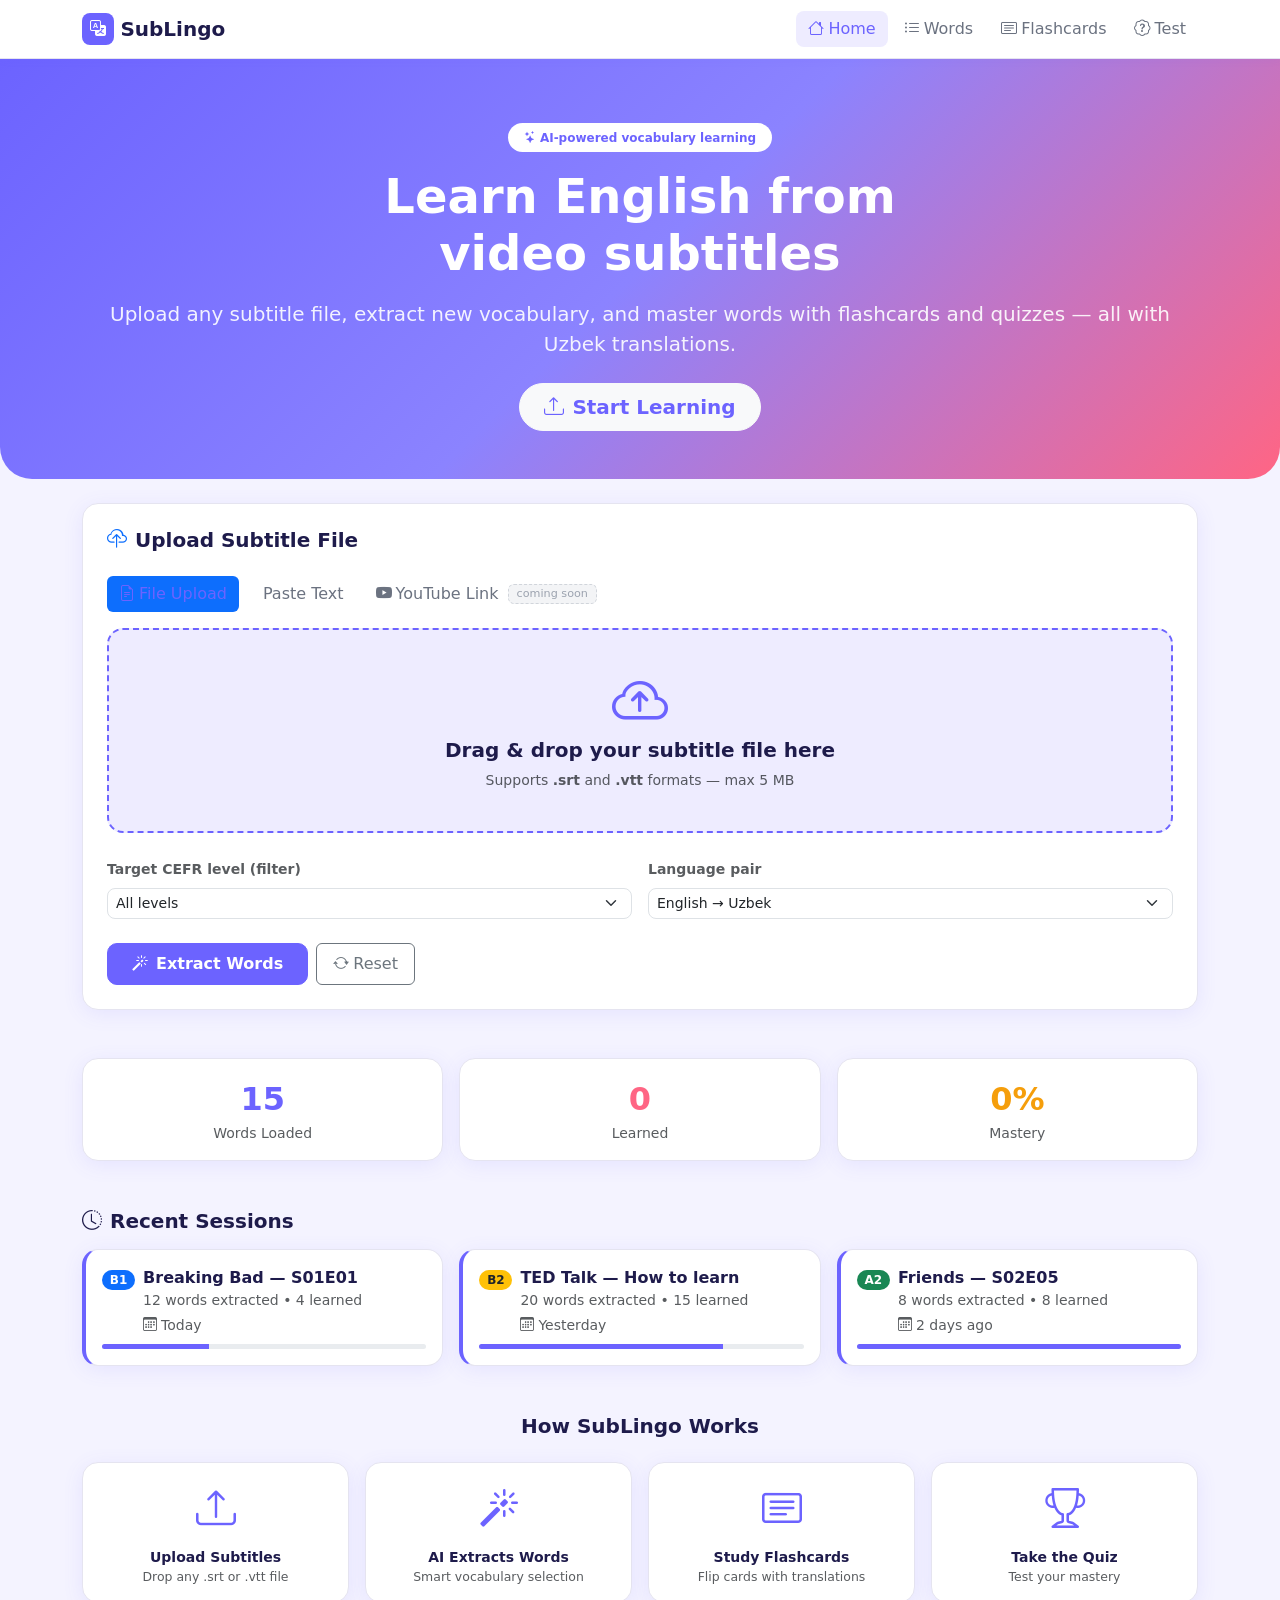
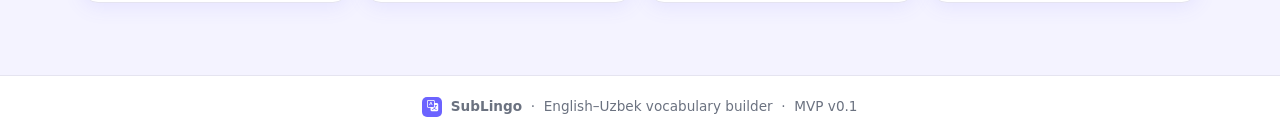
==== index.html @ ccd0a25b "Initial commit: SubLingo MVP static UI Bootstrap 5 front-end for an English–Uzbek vocabulary learnin" ====
<!DOCTYPE html>
<html lang="en">
<head>
  <meta charset="UTF-8" />
  <meta name="viewport" content="width=device-width, initial-scale=1.0" />
  <title>SubLingo — Learn English from Subtitles</title>
  <link rel="stylesheet" href="https://cdn.jsdelivr.net/npm/bootstrap@5.3.3/dist/css/bootstrap.min.css" />
  <link rel="stylesheet" href="https://cdn.jsdelivr.net/npm/bootstrap-icons@1.11.3/font/bootstrap-icons.css" />
  <link rel="stylesheet" href="css/style.css" />
</head>
<body>

  <!-- ── Navbar ──────────────────────────────────────────────────────────── -->
  <nav class="navbar navbar-expand-md navbar-sublingo sticky-top">
    <div class="container">
      <a class="navbar-brand d-flex align-items-center" href="index.html">
        <span class="brand-logo"><i class="bi bi-translate"></i></span>
        <span>SubLingo</span>
      </a>
      <button class="navbar-toggler border-0" type="button" data-bs-toggle="collapse" data-bs-target="#mainNav">
        <span class="navbar-toggler-icon"></span>
      </button>
      <div class="collapse navbar-collapse" id="mainNav">
        <ul class="navbar-nav ms-auto gap-1">
          <li class="nav-item"><a class="nav-link" href="index.html"><i class="bi bi-house me-1"></i>Home</a></li>
          <li class="nav-item"><a class="nav-link" href="words.html"><i class="bi bi-list-ul me-1"></i>Words</a></li>
          <li class="nav-item"><a class="nav-link" href="flashcards.html"><i class="bi bi-card-text me-1"></i>Flashcards</a></li>
          <li class="nav-item"><a class="nav-link" href="test.html"><i class="bi bi-patch-question me-1"></i>Test</a></li>
        </ul>
      </div>
    </div>
  </nav>

  <!-- ── Hero ────────────────────────────────────────────────────────────── -->
  <section class="hero-section">
    <div class="container text-center">
      <div class="mb-3">
        <span class="badge bg-white text-primary fw-semibold px-3 py-2 rounded-pill" style="color: var(--sl-primary) !important;">
          <i class="bi bi-stars me-1"></i>AI-powered vocabulary learning
        </span>
      </div>
      <h1 class="display-5 fw-bold mb-3">Learn English from<br>video subtitles</h1>
      <p class="lead mb-4">Upload any subtitle file, extract new vocabulary, and master words with flashcards and quizzes — all with Uzbek translations.</p>
      <a href="#upload" class="btn btn-light btn-lg px-4 rounded-pill fw-semibold" style="color: var(--sl-primary);">
        <i class="bi bi-upload me-2"></i>Start Learning
      </a>
    </div>
  </section>

  <main class="container py-4">

    <!-- ── Upload Card ──────────────────────────────────────────────────── -->
    <section id="upload" class="mb-5">
      <div class="sl-card p-4">
        <h2 class="fs-5 fw-bold mb-4"><i class="bi bi-cloud-upload me-2 text-primary" style="color: var(--sl-primary);"></i>Upload Subtitle File</h2>

        <!-- Tabs: File / Paste / YouTube -->
        <ul class="nav nav-pills mb-3 gap-2" id="uploadTabs" role="tablist">
          <li class="nav-item" role="presentation">
            <button class="nav-link active px-3" id="tab-file" data-bs-toggle="pill" data-bs-target="#pane-file" type="button">
              <i class="bi bi-file-earmark-text me-1"></i>File Upload
            </button>
          </li>
          <li class="nav-item" role="presentation">
            <button class="nav-link px-3" id="tab-paste" data-bs-toggle="pill" data-bs-target="#pane-paste" type="button">
              <i class="bi bi-clipboard-text me-1"></i>Paste Text
            </button>
          </li>
          <li class="nav-item" role="presentation">
            <button class="nav-link px-3 disabled" type="button">
              <i class="bi bi-youtube me-1"></i>YouTube Link
              <span class="badge-coming-soon ms-1">coming soon</span>
            </button>
          </li>
        </ul>

        <div class="tab-content">
          <!-- File upload pane -->
          <div class="tab-pane fade show active" id="pane-file">
            <!-- TODO: replace with real file-reading logic → subtitle parser -->
            <div class="upload-zone" id="dropZone" onclick="document.getElementById('fileInput').click()">
              <i class="bi bi-cloud-arrow-up display-4 mb-2"></i>
              <h5 class="fw-semibold mb-1">Drag & drop your subtitle file here</h5>
              <p class="text-muted small">Supports <strong>.srt</strong> and <strong>.vtt</strong> formats — max 5 MB</p>
              <input type="file" id="fileInput" accept=".srt,.vtt" class="d-none" />
            </div>
            <div id="fileInfo" class="mt-2 text-muted small d-none">
              <i class="bi bi-file-check text-success"></i> <span id="fileName"></span>
            </div>
          </div>

          <!-- Paste text pane -->
          <div class="tab-pane fade" id="pane-paste">
            <!-- TODO: replace with real text-processing logic -->
            <textarea class="form-control" rows="6" placeholder="Paste subtitle text or any English text here…" style="border-radius: 12px; border-color: var(--sl-border);"></textarea>
          </div>
        </div>

        <!-- Options row -->
        <div class="row g-3 mt-2">
          <div class="col-sm-6">
            <label class="form-label small fw-semibold text-muted">Target CEFR level (filter)</label>
            <select class="form-select form-select-sm" style="border-radius: 8px;">
              <option value="">All levels</option>
              <option value="A2">A2 — Elementary</option>
              <option value="B1">B1 — Intermediate</option>
              <option value="B2">B2 — Upper-Intermediate</option>
            </select>
          </div>
          <div class="col-sm-6">
            <label class="form-label small fw-semibold text-muted">Language pair</label>
            <select class="form-select form-select-sm" style="border-radius: 8px;">
              <option>English → Uzbek</option>
            </select>
          </div>
        </div>

        <div class="mt-4 d-flex gap-2 flex-wrap">
          <!-- TODO: on real click, trigger subtitle parsing API, then navigate -->
          <button class="btn btn-primary px-4 py-2 fw-semibold" onclick="handleExtract()">
            <i class="bi bi-magic me-2"></i>Extract Words
          </button>
          <button class="btn btn-outline-secondary px-3 py-2" onclick="document.getElementById('dropZone').click()">
            <i class="bi bi-arrow-repeat me-1"></i>Reset
          </button>
        </div>
      </div>
    </section>

    <!-- ── Stats Strip ───────────────────────────────────────────────────── -->
    <section class="row g-3 mb-5 text-center">
      <div class="col-4">
        <div class="sl-card p-3">
          <div class="fs-2 fw-bold" style="color: var(--sl-primary);">15</div>
          <div class="small text-muted">Words Loaded</div>
        </div>
      </div>
      <div class="col-4">
        <div class="sl-card p-3">
          <div class="fs-2 fw-bold" style="color: var(--sl-secondary);">0</div>
          <div class="small text-muted">Learned</div>
        </div>
      </div>
      <div class="col-4">
        <div class="sl-card p-3">
          <div class="fs-2 fw-bold" style="color: #f59e0b;">0%</div>
          <div class="small text-muted">Mastery</div>
        </div>
      </div>
    </section>

    <!-- ── Recent Sessions ───────────────────────────────────────────────── -->
    <section class="mb-5">
      <h2 class="fs-5 fw-bold mb-3"><i class="bi bi-clock-history me-2"></i>Recent Sessions</h2>
      <!-- TODO: load real sessions from backend / localStorage -->
      <div class="row g-3">
        <div class="col-md-4">
          <div class="sl-card session-card p-3">
            <div class="d-flex align-items-start gap-2">
              <span class="badge rounded-pill text-bg-primary mt-1">B1</span>
              <div>
                <div class="fw-semibold">Breaking Bad — S01E01</div>
                <div class="small text-muted">12 words extracted • 4 learned</div>
                <div class="small text-muted mt-1"><i class="bi bi-calendar3 me-1"></i>Today</div>
              </div>
            </div>
            <div class="progress mt-2" style="height: 5px;">
              <div class="progress-bar" style="width: 33%"></div>
            </div>
          </div>
        </div>
        <div class="col-md-4">
          <div class="sl-card session-card p-3">
            <div class="d-flex align-items-start gap-2">
              <span class="badge rounded-pill text-bg-warning text-dark mt-1">B2</span>
              <div>
                <div class="fw-semibold">TED Talk — How to learn</div>
                <div class="small text-muted">20 words extracted • 15 learned</div>
                <div class="small text-muted mt-1"><i class="bi bi-calendar3 me-1"></i>Yesterday</div>
              </div>
            </div>
            <div class="progress mt-2" style="height: 5px;">
              <div class="progress-bar" style="width: 75%"></div>
            </div>
          </div>
        </div>
        <div class="col-md-4">
          <div class="sl-card session-card p-3">
            <div class="d-flex align-items-start gap-2">
              <span class="badge rounded-pill text-bg-success mt-1">A2</span>
              <div>
                <div class="fw-semibold">Friends — S02E05</div>
                <div class="small text-muted">8 words extracted • 8 learned</div>
                <div class="small text-muted mt-1"><i class="bi bi-calendar3 me-1"></i>2 days ago</div>
              </div>
            </div>
            <div class="progress mt-2" style="height: 5px;">
              <div class="progress-bar" style="width: 100%"></div>
            </div>
          </div>
        </div>
      </div>
    </section>

    <!-- ── How It Works ──────────────────────────────────────────────────── -->
    <section class="mb-5">
      <h2 class="fs-5 fw-bold mb-4 text-center">How SubLingo Works</h2>
      <div class="row g-3 text-center">
        <div class="col-6 col-md-3">
          <div class="sl-card p-3 h-100">
            <div class="fs-1 mb-2" style="color: var(--sl-primary);">
              <i class="bi bi-upload"></i>
            </div>
            <div class="fw-semibold small">Upload Subtitles</div>
            <div class="text-muted" style="font-size: 0.78rem;">Drop any .srt or .vtt file</div>
          </div>
        </div>
        <div class="col-6 col-md-3">
          <div class="sl-card p-3 h-100">
            <div class="fs-1 mb-2" style="color: var(--sl-primary);">
              <i class="bi bi-magic"></i>
            </div>
            <div class="fw-semibold small">AI Extracts Words</div>
            <div class="text-muted" style="font-size: 0.78rem;">Smart vocabulary selection</div>
          </div>
        </div>
        <div class="col-6 col-md-3">
          <div class="sl-card p-3 h-100">
            <div class="fs-1 mb-2" style="color: var(--sl-primary);">
              <i class="bi bi-card-text"></i>
            </div>
            <div class="fw-semibold small">Study Flashcards</div>
            <div class="text-muted" style="font-size: 0.78rem;">Flip cards with translations</div>
          </div>
        </div>
        <div class="col-6 col-md-3">
          <div class="sl-card p-3 h-100">
            <div class="fs-1 mb-2" style="color: var(--sl-primary);">
              <i class="bi bi-trophy"></i>
            </div>
            <div class="fw-semibold small">Take the Quiz</div>
            <div class="text-muted" style="font-size: 0.78rem;">Test your mastery</div>
          </div>
        </div>
      </div>
    </section>

  </main>

  <!-- ── Footer ──────────────────────────────────────────────────────────── -->
  <footer>
    <span class="brand-logo d-inline-flex" style="width:20px;height:20px;font-size:0.7rem;border-radius:5px;vertical-align:middle;margin-right:4px;background:var(--sl-primary);color:#fff;align-items:center;justify-content:center;">
      <i class="bi bi-translate"></i>
    </span>
    <strong>SubLingo</strong> &nbsp;·&nbsp; English–Uzbek vocabulary builder &nbsp;·&nbsp;
    <span>MVP v0.1</span>
  </footer>

  <!-- ── Toast Container ──────────────────────────────────────────────────── -->
  <div id="toast-container"></div>

  <script src="https://cdn.jsdelivr.net/npm/bootstrap@5.3.3/dist/js/bootstrap.bundle.min.js"></script>
  <script src="js/mockData.js"></script>
  <script src="js/main.js"></script>
  <script>
    // Drag-and-drop handler
    const dropZone = document.getElementById('dropZone');
    const fileInput = document.getElementById('fileInput');
    const fileInfo  = document.getElementById('fileInfo');
    const fileNameEl = document.getElementById('fileName');

    dropZone.addEventListener('dragover', e => { e.preventDefault(); dropZone.classList.add('dragover'); });
    dropZone.addEventListener('dragleave', () => dropZone.classList.remove('dragover'));
    dropZone.addEventListener('drop', e => {
      e.preventDefault();
      dropZone.classList.remove('dragover');
      const file = e.dataTransfer.files[0];
      if (file) showFileSelected(file);
    });

    fileInput.addEventListener('change', () => {
      if (fileInput.files[0]) showFileSelected(fileInput.files[0]);
    });

    function showFileSelected(file) {
      fileNameEl.textContent = `${file.name} (${(file.size / 1024).toFixed(1)} KB)`;
      fileInfo.classList.remove('d-none');
      // TODO: actually read and parse file contents here
    }

    function handleExtract() {
      // TODO: replace with real subtitle parsing → API call → populate mockData dynamically
      showToast('Words extracted! Redirecting…', 'success');
      setTimeout(() => navigateTo('words.html'), 900);
    }
  </script>
</body>
</html>
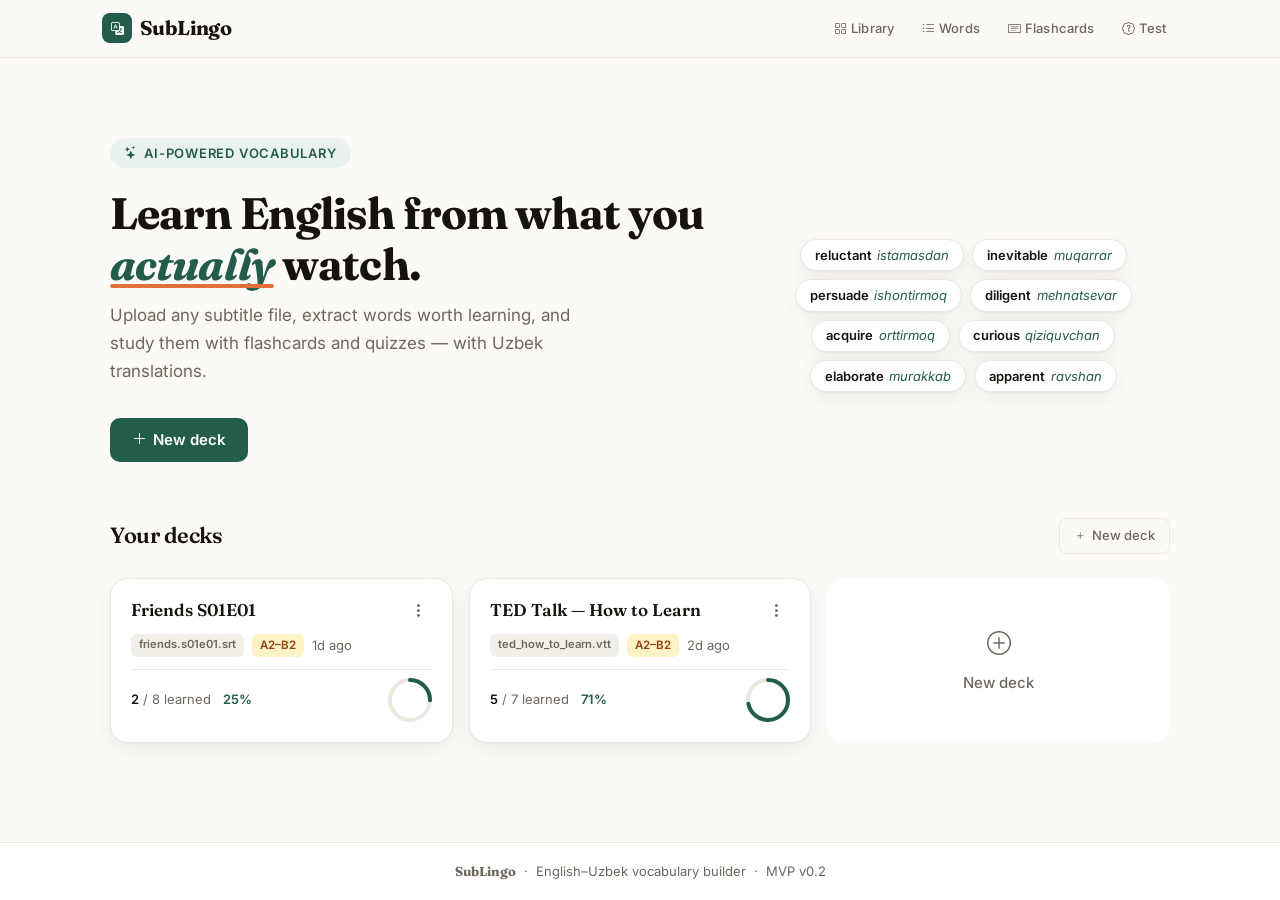
==== commit d8d862d0: "Add Decks system and design elevation (v0.2) Introduces a full library-of-decks mental model: every " ====
--- a/index.html
+++ b/index.html
@@ -10,289 +10,427 @@
 </head>
 <body>
 
-  <!-- ── Navbar ──────────────────────────────────────────────────────────── -->
-  <nav class="navbar navbar-expand-md navbar-sublingo sticky-top">
-    <div class="container">
-      <a class="navbar-brand d-flex align-items-center" href="index.html">
-        <span class="brand-logo"><i class="bi bi-translate"></i></span>
-        <span>SubLingo</span>
-      </a>
-      <button class="navbar-toggler border-0" type="button" data-bs-toggle="collapse" data-bs-target="#mainNav">
-        <span class="navbar-toggler-icon"></span>
+<!-- ── Navbar ────────────────────────────────────────────────────────────── -->
+<nav class="sl-navbar sticky-top">
+  <div class="container d-flex align-items-center justify-content-between" style="max-width:1100px;">
+    <a class="sl-brand" href="index.html">
+      <span class="sl-brand-mark"><i class="bi bi-translate"></i></span>
+      SubLingo
+    </a>
+    <button class="navbar-toggler border-0 d-md-none" type="button" data-bs-toggle="collapse" data-bs-target="#mainNav" style="background:none;">
+      <i class="bi bi-list fs-5" style="color:var(--sl-ink);"></i>
+    </button>
+    <div class="collapse navbar-collapse d-md-flex justify-content-end" id="mainNav">
+      <nav class="d-flex gap-1 mt-2 mt-md-0">
+        <a class="sl-nav-link" href="index.html"      data-page="index.html"><i class="bi bi-grid me-1"></i>Library</a>
+        <a class="sl-nav-link" href="words.html"      data-page="words.html"><i class="bi bi-list-ul me-1"></i>Words</a>
+        <a class="sl-nav-link" href="flashcards.html" data-page="flashcards.html"><i class="bi bi-card-text me-1"></i>Flashcards</a>
+        <a class="sl-nav-link" href="test.html"       data-page="test.html"><i class="bi bi-patch-question me-1"></i>Test</a>
+      </nav>
+    </div>
+  </div>
+</nav>
+
+<main style="max-width:1100px; margin:0 auto; padding:0 1.25rem;">
+
+  <!-- ── Hero ──────────────────────────────────────────────────────────────── -->
+  <section class="sl-hero">
+    <div class="row align-items-center g-5">
+      <div class="col-lg-7">
+        <div class="sl-hero__eyebrow">
+          <i class="bi bi-stars"></i> AI-powered vocabulary
+        </div>
+        <h1 class="sl-hero__headline">
+          Learn English from what you <span class="underline-accent"><em>actually</em></span> watch.
+        </h1>
+        <p class="sl-hero__sub">
+          Upload any subtitle file, extract words worth learning, and study them with flashcards and quizzes — with Uzbek translations.
+        </p>
+        <button class="btn-primary-sl" data-bs-toggle="modal" data-bs-target="#newDeckModal">
+          <i class="bi bi-plus-lg"></i> New deck
+        </button>
+      </div>
+      <div class="col-lg-5 d-none d-lg-block">
+        <!-- Sample word chips — purely decorative -->
+        <div class="sl-word-chips justify-content-center">
+          <div class="sl-chip"><strong>reluctant</strong><span class="chip-uz">istamasdan</span></div>
+          <div class="sl-chip"><strong>inevitable</strong><span class="chip-uz">muqarrar</span></div>
+          <div class="sl-chip"><strong>persuade</strong><span class="chip-uz">ishontirmoq</span></div>
+          <div class="sl-chip"><strong>diligent</strong><span class="chip-uz">mehnatsevar</span></div>
+          <div class="sl-chip"><strong>acquire</strong><span class="chip-uz">orttirmoq</span></div>
+          <div class="sl-chip"><strong>curious</strong><span class="chip-uz">qiziquvchan</span></div>
+          <div class="sl-chip"><strong>elaborate</strong><span class="chip-uz">murakkab</span></div>
+          <div class="sl-chip"><strong>apparent</strong><span class="chip-uz">ravshan</span></div>
+        </div>
+      </div>
+    </div>
+  </section>
+
+  <!-- ── Library ───────────────────────────────────────────────────────────── -->
+  <section class="pb-5">
+    <div class="d-flex align-items-center justify-content-between mb-4">
+      <h2 style="font-size:var(--sl-text-lg);margin:0;">Your decks</h2>
+      <button class="btn-ghost-sm" data-bs-toggle="modal" data-bs-target="#newDeckModal">
+        <i class="bi bi-plus"></i> New deck
       </button>
-      <div class="collapse navbar-collapse" id="mainNav">
-        <ul class="navbar-nav ms-auto gap-1">
-          <li class="nav-item"><a class="nav-link" href="index.html"><i class="bi bi-house me-1"></i>Home</a></li>
-          <li class="nav-item"><a class="nav-link" href="words.html"><i class="bi bi-list-ul me-1"></i>Words</a></li>
-          <li class="nav-item"><a class="nav-link" href="flashcards.html"><i class="bi bi-card-text me-1"></i>Flashcards</a></li>
-          <li class="nav-item"><a class="nav-link" href="test.html"><i class="bi bi-patch-question me-1"></i>Test</a></li>
-        </ul>
-      </div>
-    </div>
-  </nav>
-
-  <!-- ── Hero ────────────────────────────────────────────────────────────── -->
-  <section class="hero-section">
-    <div class="container text-center">
-      <div class="mb-3">
-        <span class="badge bg-white text-primary fw-semibold px-3 py-2 rounded-pill" style="color: var(--sl-primary) !important;">
-          <i class="bi bi-stars me-1"></i>AI-powered vocabulary learning
-        </span>
-      </div>
-      <h1 class="display-5 fw-bold mb-3">Learn English from<br>video subtitles</h1>
-      <p class="lead mb-4">Upload any subtitle file, extract new vocabulary, and master words with flashcards and quizzes — all with Uzbek translations.</p>
-      <a href="#upload" class="btn btn-light btn-lg px-4 rounded-pill fw-semibold" style="color: var(--sl-primary);">
-        <i class="bi bi-upload me-2"></i>Start Learning
-      </a>
+    </div>
+
+    <!-- Deck grid — rendered by JS -->
+    <div class="row g-3" id="deckGrid"></div>
+
+    <!-- Empty state (no decks) -->
+    <div id="emptyLibrary" class="sl-empty d-none">
+      <div class="sl-empty__icon"><i class="bi bi-collection"></i></div>
+      <h3 class="sl-empty__title">No decks yet</h3>
+      <p class="sl-empty__body">Upload a subtitle file to extract vocabulary and create your first deck.</p>
+      <button class="btn-primary-sl" data-bs-toggle="modal" data-bs-target="#newDeckModal">
+        <i class="bi bi-plus-lg"></i> New deck
+      </button>
     </div>
   </section>
 
-  <main class="container py-4">
-
-    <!-- ── Upload Card ──────────────────────────────────────────────────── -->
-    <section id="upload" class="mb-5">
-      <div class="sl-card p-4">
-        <h2 class="fs-5 fw-bold mb-4"><i class="bi bi-cloud-upload me-2 text-primary" style="color: var(--sl-primary);"></i>Upload Subtitle File</h2>
-
-        <!-- Tabs: File / Paste / YouTube -->
-        <ul class="nav nav-pills mb-3 gap-2" id="uploadTabs" role="tablist">
-          <li class="nav-item" role="presentation">
-            <button class="nav-link active px-3" id="tab-file" data-bs-toggle="pill" data-bs-target="#pane-file" type="button">
-              <i class="bi bi-file-earmark-text me-1"></i>File Upload
-            </button>
-          </li>
-          <li class="nav-item" role="presentation">
-            <button class="nav-link px-3" id="tab-paste" data-bs-toggle="pill" data-bs-target="#pane-paste" type="button">
-              <i class="bi bi-clipboard-text me-1"></i>Paste Text
-            </button>
-          </li>
-          <li class="nav-item" role="presentation">
-            <button class="nav-link px-3 disabled" type="button">
-              <i class="bi bi-youtube me-1"></i>YouTube Link
-              <span class="badge-coming-soon ms-1">coming soon</span>
-            </button>
-          </li>
-        </ul>
-
-        <div class="tab-content">
-          <!-- File upload pane -->
-          <div class="tab-pane fade show active" id="pane-file">
-            <!-- TODO: replace with real file-reading logic → subtitle parser -->
-            <div class="upload-zone" id="dropZone" onclick="document.getElementById('fileInput').click()">
-              <i class="bi bi-cloud-arrow-up display-4 mb-2"></i>
-              <h5 class="fw-semibold mb-1">Drag & drop your subtitle file here</h5>
-              <p class="text-muted small">Supports <strong>.srt</strong> and <strong>.vtt</strong> formats — max 5 MB</p>
-              <input type="file" id="fileInput" accept=".srt,.vtt" class="d-none" />
+</main>
+
+<!-- ── New Deck Modal ────────────────────────────────────────────────────── -->
+<div class="modal fade sl-modal" id="newDeckModal" tabindex="-1" aria-labelledby="newDeckTitle" aria-modal="true">
+  <div class="modal-dialog modal-dialog-centered" style="max-width:520px;">
+    <div class="modal-content">
+      <div class="modal-header border-0 pb-0 px-4 pt-4">
+        <h2 class="modal-title" id="newDeckTitle" style="font-size:var(--sl-text-lg);margin:0;">New deck</h2>
+        <button type="button" class="btn-close" data-bs-dismiss="modal" aria-label="Close"></button>
+      </div>
+      <div class="modal-body px-4 py-3">
+
+        <!-- Source tabs -->
+        <div class="sl-pill-tabs mb-3" role="tablist">
+          <button class="sl-pill-tab active" id="tab-file-btn" role="tab" aria-selected="true"  onclick="switchTab('file')">
+            <i class="bi bi-file-earmark-text me-1"></i>File
+          </button>
+          <button class="sl-pill-tab"        id="tab-paste-btn" role="tab" aria-selected="false" onclick="switchTab('paste')">
+            <i class="bi bi-clipboard me-1"></i>Paste
+          </button>
+          <button class="sl-pill-tab" disabled style="opacity:.45;">
+            <i class="bi bi-youtube me-1"></i>YouTube
+            <span style="font-size:.65rem;background:var(--sl-line);border-radius:4px;padding:.05rem .35rem;margin-left:.25rem;color:var(--sl-muted);">soon</span>
+          </button>
+        </div>
+
+        <!-- File pane -->
+        <div id="pane-file">
+          <!-- TODO: wire showFileSelected() → FileReader API → read real subtitle content -->
+          <div class="upload-zone" id="dropZone" onclick="document.getElementById('fileInput').click()">
+            <div class="upload-zone__icon"><i class="bi bi-cloud-arrow-up"></i></div>
+            <div class="upload-zone__title">Drag & drop or click to choose</div>
+            <div class="upload-zone__hint">.srt and .vtt — up to 5 MB</div>
+            <input type="file" id="fileInput" accept=".srt,.vtt,.txt" class="d-none" />
+          </div>
+          <div id="fileInfo" class="d-none mt-2" style="font-size:var(--sl-text-xs);color:var(--sl-primary);">
+            <i class="bi bi-file-check me-1"></i><span id="fileName"></span>
+          </div>
+        </div>
+
+        <!-- Paste pane -->
+        <div id="pane-paste" class="d-none">
+          <!-- TODO: wire real text → /api/extract -->
+          <textarea id="pasteText" class="sl-input" rows="5" placeholder="Paste subtitle text or any English text here…" style="resize:vertical;"></textarea>
+        </div>
+
+        <!-- Deck name -->
+        <div class="mt-3">
+          <label class="sl-label" for="deckNameInput">Deck name</label>
+          <input type="text" id="deckNameInput" class="sl-input" placeholder="e.g. Friends S01E01" maxlength="60" />
+        </div>
+
+        <!-- CEFR filter hint -->
+        <div class="mt-2">
+          <label class="sl-label" for="deckLevelSelect">Target level (for word extraction)</label>
+          <select id="deckLevelSelect" class="sl-input sl-select">
+            <option value="">All levels</option>
+            <option value="A2">A2 — Elementary</option>
+            <option value="B1" selected>B1 — Intermediate</option>
+            <option value="B2">B2 — Upper-Intermediate</option>
+          </select>
+        </div>
+
+      </div>
+      <div class="modal-footer border-0 px-4 pb-4 pt-1 gap-2">
+        <button class="btn-ghost flex-fill" data-bs-dismiss="modal">Cancel</button>
+        <!-- TODO: handleCreateDeck() → read file → POST /api/extract → createDeck(name, source, words) -->
+        <button class="btn-primary-sl flex-fill justify-content-center" onclick="handleCreateDeck()">
+          <i class="bi bi-magic"></i> Create deck
+        </button>
+      </div>
+    </div>
+  </div>
+</div>
+
+<!-- ── Rename Modal ───────────────────────────────────────────────────────── -->
+<div class="modal fade sl-modal" id="renameDeckModal" tabindex="-1" aria-modal="true">
+  <div class="modal-dialog modal-dialog-centered modal-sm">
+    <div class="modal-content">
+      <div class="modal-body p-4">
+        <label class="sl-label" for="renameInput">Rename deck</label>
+        <input type="text" id="renameInput" class="sl-input" maxlength="60" />
+      </div>
+      <div class="modal-footer border-0 pt-0 pb-3 px-4 gap-2">
+        <button class="btn-ghost-sm flex-fill" data-bs-dismiss="modal">Cancel</button>
+        <button class="btn-primary-sl btn-ghost-sm flex-fill justify-content-center" id="renameSaveBtn" style="background:var(--sl-primary);color:#fff;border:none;">Save</button>
+      </div>
+    </div>
+  </div>
+</div>
+
+<!-- ── Footer ────────────────────────────────────────────────────────────── -->
+<footer>
+  <div style="max-width:1100px;margin:0 auto;padding:0 1.25rem;">
+    <strong style="font-family:'Fraunces',Georgia,serif;">SubLingo</strong>
+    &nbsp;·&nbsp; English–Uzbek vocabulary builder &nbsp;·&nbsp; MVP v0.2
+  </div>
+</footer>
+
+<div id="toast-container"></div>
+
+<script src="https://cdn.jsdelivr.net/npm/bootstrap@5.3.3/dist/js/bootstrap.bundle.min.js"></script>
+<script src="js/mockData.js"></script>
+<script src="js/main.js"></script>
+<script>
+  // ── Render library ──────────────────────────────────────────────────────────
+  function renderLibrary() {
+    const decks = getDecks();
+    const grid  = document.getElementById('deckGrid');
+    const empty = document.getElementById('emptyLibrary');
+
+    if (decks.length === 0) {
+      grid.innerHTML = '';
+      empty.classList.remove('d-none');
+      return;
+    }
+    empty.classList.add('d-none');
+
+    grid.innerHTML = decks.map(deck => {
+      const { total, learned } = deck.stats;
+      const pct   = total > 0 ? Math.round(learned / total * 100) : 0;
+      const ring  = progressRingSVG(learned, total, 44, 4);
+      const range = cefrRange(deck.words);
+      const ago   = timeAgo(deck.createdAt);
+      return `
+        <div class="col-12 col-sm-6 col-xl-4">
+          <div class="deck-card" id="dc-${deck.id}" onclick="openDeck('${deck.id}')" role="button" tabindex="0"
+               onkeydown="if(event.key==='Enter')openDeck('${deck.id}')">
+            <div class="deck-card__header">
+              <div class="deck-card__name">${escapeHtml(deck.name)}</div>
+              <button class="deck-kebab" onclick="event.stopPropagation(); openKebab(event, '${deck.id}')"
+                      title="Options" aria-label="Deck options">
+                <i class="bi bi-three-dots-vertical"></i>
+              </button>
             </div>
-            <div id="fileInfo" class="mt-2 text-muted small d-none">
-              <i class="bi bi-file-check text-success"></i> <span id="fileName"></span>
+            <div class="deck-card__meta">
+              <span class="badge-other" style="font-size:.7rem;">${escapeHtml(deck.source)}</span>
+              <span class="badge-b">${range}</span>
+              <span style="font-size:var(--sl-text-xs);color:var(--sl-muted);">${ago}</span>
+            </div>
+            <div class="deck-card__footer">
+              <div class="deck-card__progress-label">
+                <span style="font-weight:600;color:var(--sl-ink);">${learned}</span> / ${total} learned
+                <span style="margin-left:.5rem;color:var(--sl-primary);font-weight:600;">${pct}%</span>
+              </div>
+              <div class="deck-card__ring">${ring}</div>
             </div>
           </div>
-
-          <!-- Paste text pane -->
-          <div class="tab-pane fade" id="pane-paste">
-            <!-- TODO: replace with real text-processing logic -->
-            <textarea class="form-control" rows="6" placeholder="Paste subtitle text or any English text here…" style="border-radius: 12px; border-color: var(--sl-border);"></textarea>
-          </div>
-        </div>
-
-        <!-- Options row -->
-        <div class="row g-3 mt-2">
-          <div class="col-sm-6">
-            <label class="form-label small fw-semibold text-muted">Target CEFR level (filter)</label>
-            <select class="form-select form-select-sm" style="border-radius: 8px;">
-              <option value="">All levels</option>
-              <option value="A2">A2 — Elementary</option>
-              <option value="B1">B1 — Intermediate</option>
-              <option value="B2">B2 — Upper-Intermediate</option>
-            </select>
-          </div>
-          <div class="col-sm-6">
-            <label class="form-label small fw-semibold text-muted">Language pair</label>
-            <select class="form-select form-select-sm" style="border-radius: 8px;">
-              <option>English → Uzbek</option>
-            </select>
-          </div>
-        </div>
-
-        <div class="mt-4 d-flex gap-2 flex-wrap">
-          <!-- TODO: on real click, trigger subtitle parsing API, then navigate -->
-          <button class="btn btn-primary px-4 py-2 fw-semibold" onclick="handleExtract()">
-            <i class="bi bi-magic me-2"></i>Extract Words
-          </button>
-          <button class="btn btn-outline-secondary px-3 py-2" onclick="document.getElementById('dropZone').click()">
-            <i class="bi bi-arrow-repeat me-1"></i>Reset
-          </button>
-        </div>
-      </div>
-    </section>
-
-    <!-- ── Stats Strip ───────────────────────────────────────────────────── -->
-    <section class="row g-3 mb-5 text-center">
-      <div class="col-4">
-        <div class="sl-card p-3">
-          <div class="fs-2 fw-bold" style="color: var(--sl-primary);">15</div>
-          <div class="small text-muted">Words Loaded</div>
-        </div>
-      </div>
-      <div class="col-4">
-        <div class="sl-card p-3">
-          <div class="fs-2 fw-bold" style="color: var(--sl-secondary);">0</div>
-          <div class="small text-muted">Learned</div>
-        </div>
-      </div>
-      <div class="col-4">
-        <div class="sl-card p-3">
-          <div class="fs-2 fw-bold" style="color: #f59e0b;">0%</div>
-          <div class="small text-muted">Mastery</div>
-        </div>
-      </div>
-    </section>
-
-    <!-- ── Recent Sessions ───────────────────────────────────────────────── -->
-    <section class="mb-5">
-      <h2 class="fs-5 fw-bold mb-3"><i class="bi bi-clock-history me-2"></i>Recent Sessions</h2>
-      <!-- TODO: load real sessions from backend / localStorage -->
-      <div class="row g-3">
-        <div class="col-md-4">
-          <div class="sl-card session-card p-3">
-            <div class="d-flex align-items-start gap-2">
-              <span class="badge rounded-pill text-bg-primary mt-1">B1</span>
-              <div>
-                <div class="fw-semibold">Breaking Bad — S01E01</div>
-                <div class="small text-muted">12 words extracted • 4 learned</div>
-                <div class="small text-muted mt-1"><i class="bi bi-calendar3 me-1"></i>Today</div>
-              </div>
-            </div>
-            <div class="progress mt-2" style="height: 5px;">
-              <div class="progress-bar" style="width: 33%"></div>
-            </div>
-          </div>
-        </div>
-        <div class="col-md-4">
-          <div class="sl-card session-card p-3">
-            <div class="d-flex align-items-start gap-2">
-              <span class="badge rounded-pill text-bg-warning text-dark mt-1">B2</span>
-              <div>
-                <div class="fw-semibold">TED Talk — How to learn</div>
-                <div class="small text-muted">20 words extracted • 15 learned</div>
-                <div class="small text-muted mt-1"><i class="bi bi-calendar3 me-1"></i>Yesterday</div>
-              </div>
-            </div>
-            <div class="progress mt-2" style="height: 5px;">
-              <div class="progress-bar" style="width: 75%"></div>
-            </div>
-          </div>
-        </div>
-        <div class="col-md-4">
-          <div class="sl-card session-card p-3">
-            <div class="d-flex align-items-start gap-2">
-              <span class="badge rounded-pill text-bg-success mt-1">A2</span>
-              <div>
-                <div class="fw-semibold">Friends — S02E05</div>
-                <div class="small text-muted">8 words extracted • 8 learned</div>
-                <div class="small text-muted mt-1"><i class="bi bi-calendar3 me-1"></i>2 days ago</div>
-              </div>
-            </div>
-            <div class="progress mt-2" style="height: 5px;">
-              <div class="progress-bar" style="width: 100%"></div>
-            </div>
-          </div>
-        </div>
-      </div>
-    </section>
-
-    <!-- ── How It Works ──────────────────────────────────────────────────── -->
-    <section class="mb-5">
-      <h2 class="fs-5 fw-bold mb-4 text-center">How SubLingo Works</h2>
-      <div class="row g-3 text-center">
-        <div class="col-6 col-md-3">
-          <div class="sl-card p-3 h-100">
-            <div class="fs-1 mb-2" style="color: var(--sl-primary);">
-              <i class="bi bi-upload"></i>
-            </div>
-            <div class="fw-semibold small">Upload Subtitles</div>
-            <div class="text-muted" style="font-size: 0.78rem;">Drop any .srt or .vtt file</div>
-          </div>
-        </div>
-        <div class="col-6 col-md-3">
-          <div class="sl-card p-3 h-100">
-            <div class="fs-1 mb-2" style="color: var(--sl-primary);">
-              <i class="bi bi-magic"></i>
-            </div>
-            <div class="fw-semibold small">AI Extracts Words</div>
-            <div class="text-muted" style="font-size: 0.78rem;">Smart vocabulary selection</div>
-          </div>
-        </div>
-        <div class="col-6 col-md-3">
-          <div class="sl-card p-3 h-100">
-            <div class="fs-1 mb-2" style="color: var(--sl-primary);">
-              <i class="bi bi-card-text"></i>
-            </div>
-            <div class="fw-semibold small">Study Flashcards</div>
-            <div class="text-muted" style="font-size: 0.78rem;">Flip cards with translations</div>
-          </div>
-        </div>
-        <div class="col-6 col-md-3">
-          <div class="sl-card p-3 h-100">
-            <div class="fs-1 mb-2" style="color: var(--sl-primary);">
-              <i class="bi bi-trophy"></i>
-            </div>
-            <div class="fw-semibold small">Take the Quiz</div>
-            <div class="text-muted" style="font-size: 0.78rem;">Test your mastery</div>
-          </div>
-        </div>
-      </div>
-    </section>
-
-  </main>
-
-  <!-- ── Footer ──────────────────────────────────────────────────────────── -->
-  <footer>
-    <span class="brand-logo d-inline-flex" style="width:20px;height:20px;font-size:0.7rem;border-radius:5px;vertical-align:middle;margin-right:4px;background:var(--sl-primary);color:#fff;align-items:center;justify-content:center;">
-      <i class="bi bi-translate"></i>
-    </span>
-    <strong>SubLingo</strong> &nbsp;·&nbsp; English–Uzbek vocabulary builder &nbsp;·&nbsp;
-    <span>MVP v0.1</span>
-  </footer>
-
-  <!-- ── Toast Container ──────────────────────────────────────────────────── -->
-  <div id="toast-container"></div>
-
-  <script src="https://cdn.jsdelivr.net/npm/bootstrap@5.3.3/dist/js/bootstrap.bundle.min.js"></script>
-  <script src="js/mockData.js"></script>
-  <script src="js/main.js"></script>
-  <script>
-    // Drag-and-drop handler
-    const dropZone = document.getElementById('dropZone');
-    const fileInput = document.getElementById('fileInput');
-    const fileInfo  = document.getElementById('fileInfo');
-    const fileNameEl = document.getElementById('fileName');
-
-    dropZone.addEventListener('dragover', e => { e.preventDefault(); dropZone.classList.add('dragover'); });
-    dropZone.addEventListener('dragleave', () => dropZone.classList.remove('dragover'));
-    dropZone.addEventListener('drop', e => {
-      e.preventDefault();
-      dropZone.classList.remove('dragover');
-      const file = e.dataTransfer.files[0];
-      if (file) showFileSelected(file);
+        </div>`;
+    }).join('') + `
+      <div class="col-12 col-sm-6 col-xl-4">
+        <button class="deck-card-new w-100 h-100" data-bs-toggle="modal" data-bs-target="#newDeckModal"
+                style="border:none;min-height:148px;">
+          <i class="bi bi-plus-circle" style="font-size:1.5rem;"></i>
+          <span style="font-size:var(--sl-text-sm);font-weight:500;">New deck</span>
+        </button>
+      </div>`;
+  }
+
+  function openDeck(id) {
+    setActiveDeck(id);
+    navigateTo('words.html');
+  }
+
+  function escapeHtml(s) {
+    return String(s).replace(/&/g,'&amp;').replace(/</g,'&lt;').replace(/>/g,'&gt;').replace(/"/g,'&quot;');
+  }
+
+  // ── Kebab context menu ──────────────────────────────────────────────────────
+  let kebabDeckId = null;
+
+  function openKebab(e, deckId) {
+    e.stopPropagation();
+    kebabDeckId = deckId;
+    closeKebab();
+
+    const deck = getDeckById(deckId);
+    const menu = document.createElement('div');
+    menu.id = 'kebab-menu';
+    menu.style.cssText = `position:fixed;z-index:9000;background:var(--sl-surface);
+      border:1px solid var(--sl-line);border-radius:var(--sl-radius-sm);
+      box-shadow:var(--sl-shadow-md);padding:.375rem;min-width:160px;`;
+
+    const items = [
+      { icon:'bi-eye',        label:'Open',   fn:`openDeck('${deckId}')` },
+      { icon:'bi-card-text',  label:'Study',  fn:`studyDeck('${deckId}')` },
+      { icon:'bi-patch-question', label:'Test', fn:`testDeck('${deckId}')` },
+      { icon:'bi-pencil',     label:'Rename', fn:`showRenameModal('${deckId}')` },
+      { icon:'bi-trash',      label:'Delete', fn:`confirmDeleteDeck('${deckId}')`, danger:true },
+    ];
+
+    menu.innerHTML = items.map(it => `
+      <button onclick="${it.fn};closeKebab();" style="
+        display:flex;align-items:center;gap:.5rem;width:100%;border:none;background:none;
+        padding:.425rem .75rem;border-radius:6px;font-size:var(--sl-text-xs);font-weight:500;
+        color:${it.danger ? 'var(--sl-danger)' : 'var(--sl-ink)'};cursor:pointer;text-align:left;
+        transition:background .1s;"
+        onmouseover="this.style.background='var(--sl-soft)'"
+        onmouseout="this.style.background='none'">
+        <i class="bi ${it.icon}"></i>${it.label}
+      </button>`).join('');
+
+    document.body.appendChild(menu);
+
+    // Position below button
+    const rect = e.currentTarget.getBoundingClientRect();
+    const menuW = 168;
+    let left = rect.right - menuW;
+    let top  = rect.bottom + 4;
+    if (left < 8) left = 8;
+    if (top + 200 > window.innerHeight) top = rect.top - 204;
+    menu.style.left = left + 'px';
+    menu.style.top  = top  + 'px';
+
+    setTimeout(() => document.addEventListener('click', closeKebab, { once:true }), 10);
+  }
+
+  function closeKebab() {
+    document.getElementById('kebab-menu')?.remove();
+  }
+
+  function studyDeck(id) {
+    setActiveDeck(id);
+    navigateTo('flashcards.html');
+  }
+
+  function testDeck(id) {
+    setActiveDeck(id);
+    navigateTo('test.html');
+  }
+
+  function showRenameModal(id) {
+    const deck = getDeckById(id);
+    if (!deck) return;
+    document.getElementById('renameInput').value = deck.name;
+
+    const modal = new bootstrap.Modal(document.getElementById('renameDeckModal'));
+    document.getElementById('renameSaveBtn').onclick = () => {
+      const name = document.getElementById('renameInput').value.trim();
+      if (name) { renameDeck(id, name); renderLibrary(); showToast('Deck renamed', 'success'); }
+      modal.hide();
+    };
+    modal.show();
+    setTimeout(() => document.getElementById('renameInput').select(), 300);
+  }
+
+  function confirmDeleteDeck(id) {
+    const deck = getDeckById(id);
+    if (!deck) return;
+    confirmAction(`Delete "<strong>${escapeHtml(deck.name)}</strong>"? This can't be undone.`, () => {
+      deleteDeck(id);
+      renderLibrary();
+      showToast('Deck deleted', 'info');
     });
-
-    fileInput.addEventListener('change', () => {
-      if (fileInput.files[0]) showFileSelected(fileInput.files[0]);
-    });
-
-    function showFileSelected(file) {
-      fileNameEl.textContent = `${file.name} (${(file.size / 1024).toFixed(1)} KB)`;
-      fileInfo.classList.remove('d-none');
-      // TODO: actually read and parse file contents here
+  }
+
+  // ── Upload / create deck flow ───────────────────────────────────────────────
+  let activeTab     = 'file';
+  let pickedFile    = null;
+  let pickedName    = '';
+
+  function switchTab(tab) {
+    activeTab = tab;
+    document.getElementById('pane-file').classList.toggle('d-none', tab !== 'file');
+    document.getElementById('pane-paste').classList.toggle('d-none', tab !== 'paste');
+    document.getElementById('tab-file-btn').classList.toggle('active', tab === 'file');
+    document.getElementById('tab-paste-btn').classList.toggle('active', tab === 'paste');
+  }
+
+  const dropZone  = document.getElementById('dropZone');
+  const fileInput = document.getElementById('fileInput');
+  const fileInfo  = document.getElementById('fileInfo');
+  const fileNameEl = document.getElementById('fileName');
+
+  dropZone.addEventListener('dragover', e => { e.preventDefault(); dropZone.classList.add('dragover'); });
+  dropZone.addEventListener('dragleave', () => dropZone.classList.remove('dragover'));
+  dropZone.addEventListener('drop', e => {
+    e.preventDefault();
+    dropZone.classList.remove('dragover');
+    if (e.dataTransfer.files[0]) showFileSelected(e.dataTransfer.files[0]);
+  });
+
+  fileInput.addEventListener('change', () => {
+    if (fileInput.files[0]) showFileSelected(fileInput.files[0]);
+  });
+
+  function showFileSelected(file) {
+    // TODO: use FileReader API here to actually read file.text() → pass to /api/extract
+    pickedFile = file;
+    pickedName = file.name.replace(/\.[^.]+$/, '');
+    fileNameEl.textContent = `${file.name} (${(file.size/1024).toFixed(1)} KB)`;
+    fileInfo.classList.remove('d-none');
+    const nameInput = document.getElementById('deckNameInput');
+    if (!nameInput.value) nameInput.value = pickedName;
+  }
+
+  function handleCreateDeck() {
+    // TODO: replace mock words with real /api/extract response
+    // 1. Read file: const text = await file.text();  (or use pasteText textarea)
+    // 2. POST /api/extract → { words: Word[] }
+    // 3. Pass words to createDeck() below
+
+    const name   = document.getElementById('deckNameInput').value.trim();
+    const source = pickedFile ? pickedFile.name
+                 : (activeTab === 'paste' && document.getElementById('pasteText').value.trim()) ? 'Pasted text'
+                 : null;
+
+    if (!name) {
+      document.getElementById('deckNameInput').focus();
+      showToast('Please enter a deck name', 'danger');
+      return;
     }
-
-    function handleExtract() {
-      // TODO: replace with real subtitle parsing → API call → populate mockData dynamically
-      showToast('Words extracted! Redirecting…', 'success');
-      setTimeout(() => navigateTo('words.html'), 900);
+    if (!source) {
+      showToast('Add a file or paste some text first', 'danger');
+      return;
     }
-  </script>
+
+    // Use a random half of SEED_WORDS_A + SEED_WORDS_B as mock content for new decks
+    const allSeed = [...SEED_WORDS_A, ...SEED_WORDS_B].sort(() => Math.random() - 0.5).slice(0, 8);
+    const deck = createDeck(name, source, allSeed);
+    setActiveDeck(deck.id);
+
+    bootstrap.Modal.getInstance(document.getElementById('newDeckModal')).hide();
+    resetModal();
+    renderLibrary();
+    showToast(`"${name}" created`, 'success');
+  }
+
+  function resetModal() {
+    pickedFile = null;
+    pickedName = '';
+    document.getElementById('deckNameInput').value = '';
+    document.getElementById('fileInfo').classList.add('d-none');
+    document.getElementById('pasteText').value = '';
+    fileInput.value = '';
+    switchTab('file');
+  }
+
+  document.getElementById('newDeckModal').addEventListener('hidden.bs.modal', resetModal);
+
+  // Initial render
+  renderLibrary();
+</script>
 </body>
 </html>
--- a/css/style.css
+++ b/css/style.css
@@ -0,0 +1,916 @@
+/* style.css — SubLingo design system */
+
+/* ─── Google Fonts ───────────────────────────────────────────────────────────
+   Loaded here as @import so this single file is the only include needed.
+   Fraunces: display/headings. Inter: UI/body. */
+@import url('https://fonts.googleapis.com/css2?family=Fraunces:ital,opsz,wght@0,9..144,400;0,9..144,600;0,9..144,700;1,9..144,400&family=Inter:wght@400;500;600;700&display=swap');
+
+/* ─── Design tokens ──────────────────────────────────────────────────────────*/
+:root {
+  /* Palette */
+  --sl-bg:          #FBFAF7;
+  --sl-surface:     #FFFFFF;
+  --sl-ink:         #16130F;
+  --sl-muted:       #6E675E;
+  --sl-line:        #ECE7DF;
+  --sl-soft:        #F2EFE8;
+  --sl-primary:     #245C4C;
+  --sl-primary-600: #1C4A3D;
+  --sl-primary-bg:  #EAF2EF;
+  --sl-accent:      #E2703A;
+  --sl-accent-bg:   #FDF0EA;
+  --sl-success:     #2E7D54;
+  --sl-danger:      #C0492F;
+  --sl-danger-bg:   #FBEAE6;
+
+  /* Shape */
+  --sl-radius:      18px;
+  --sl-radius-sm:   10px;
+  --sl-shadow:      0 1px 2px rgba(20,17,15,.04), 0 8px 24px rgba(20,17,15,.06);
+  --sl-shadow-md:   0 2px 4px rgba(20,17,15,.05), 0 12px 32px rgba(20,17,15,.10);
+
+  /* Type scale (px reference only — use rem in rules) */
+  --sl-text-xs:     .8125rem;   /* 13px */
+  --sl-text-sm:     .9375rem;   /* 15px */
+  --sl-text-base:   1.0625rem;  /* 17px */
+  --sl-text-lg:     1.375rem;   /* 22px */
+  --sl-text-xl:     1.875rem;   /* 30px */
+  --sl-text-2xl:    2.75rem;    /* 44px */
+
+  /* Bootstrap override */
+  --bs-primary: var(--sl-primary);
+  --bs-primary-rgb: 36,92,76;
+  --bs-body-bg: var(--sl-bg);
+  --bs-body-color: var(--sl-ink);
+  --bs-border-color: var(--sl-line);
+  --bs-border-radius: var(--sl-radius-sm);
+  --bs-link-color: var(--sl-primary);
+}
+
+/* ─── Base ───────────────────────────────────────────────────────────────────*/
+*, *::before, *::after { box-sizing: border-box; }
+
+body {
+  font-family: 'Inter', system-ui, -apple-system, sans-serif;
+  font-size: var(--sl-text-sm);
+  line-height: 1.6;
+  background: var(--sl-bg);
+  color: var(--sl-ink);
+  -webkit-font-smoothing: antialiased;
+  min-height: 100dvh;
+  display: flex;
+  flex-direction: column;
+}
+
+main { flex: 1; }
+
+h1, h2, h3, h4, .display-font {
+  font-family: 'Fraunces', Georgia, serif;
+  font-weight: 600;
+  letter-spacing: -.02em;
+  line-height: 1.15;
+}
+
+a { color: var(--sl-primary); text-decoration: none; }
+a:hover { color: var(--sl-primary-600); }
+
+/* ─── Navbar ─────────────────────────────────────────────────────────────────*/
+.sl-navbar {
+  background: rgba(251,250,247,.92);
+  backdrop-filter: blur(12px);
+  -webkit-backdrop-filter: blur(12px);
+  border-bottom: 1px solid var(--sl-line);
+  padding: .75rem 0;
+}
+
+.sl-brand {
+  font-family: 'Fraunces', Georgia, serif;
+  font-weight: 700;
+  font-size: 1.25rem;
+  color: var(--sl-ink) !important;
+  letter-spacing: -.03em;
+  display: flex;
+  align-items: center;
+  gap: .5rem;
+  text-decoration: none;
+}
+
+.sl-brand-mark {
+  width: 30px;
+  height: 30px;
+  background: var(--sl-primary);
+  border-radius: 8px;
+  display: flex;
+  align-items: center;
+  justify-content: center;
+  color: #fff;
+  font-size: .8rem;
+  flex-shrink: 0;
+}
+
+.sl-nav-link {
+  font-size: var(--sl-text-xs);
+  font-weight: 500;
+  color: var(--sl-muted) !important;
+  padding: .375rem .75rem !important;
+  border-radius: 8px;
+  letter-spacing: .01em;
+  transition: color .12s, background .12s;
+  text-decoration: none;
+}
+
+.sl-nav-link:hover, .sl-nav-link.active {
+  color: var(--sl-ink) !important;
+  background: var(--sl-soft);
+}
+
+/* ─── Buttons ────────────────────────────────────────────────────────────────*/
+.btn-primary-sl {
+  background: var(--sl-primary);
+  color: #fff;
+  border: none;
+  border-radius: var(--sl-radius-sm);
+  font-weight: 600;
+  font-size: var(--sl-text-sm);
+  padding: .625rem 1.375rem;
+  min-height: 44px;
+  display: inline-flex;
+  align-items: center;
+  gap: .4rem;
+  transition: background .15s, transform .1s, box-shadow .15s;
+  cursor: pointer;
+  text-decoration: none;
+}
+
+.btn-primary-sl:hover {
+  background: var(--sl-primary-600);
+  color: #fff;
+  transform: translateY(-1px);
+  box-shadow: 0 4px 16px rgba(36,92,76,.25);
+}
+
+.btn-primary-sl:active { transform: translateY(0); box-shadow: none; }
+.btn-primary-sl:focus-visible { outline: 3px solid var(--sl-accent); outline-offset: 3px; }
+
+.btn-ghost {
+  background: transparent;
+  color: var(--sl-ink);
+  border: 1px solid var(--sl-line);
+  border-radius: var(--sl-radius-sm);
+  font-weight: 500;
+  font-size: var(--sl-text-sm);
+  padding: .625rem 1.375rem;
+  min-height: 44px;
+  display: inline-flex;
+  align-items: center;
+  gap: .4rem;
+  transition: background .12s, border-color .12s;
+  cursor: pointer;
+  text-decoration: none;
+}
+
+.btn-ghost:hover { background: var(--sl-soft); border-color: var(--sl-muted); color: var(--sl-ink); }
+.btn-ghost:focus-visible { outline: 3px solid var(--sl-accent); outline-offset: 3px; }
+
+.btn-ghost-sm {
+  background: transparent;
+  color: var(--sl-muted);
+  border: 1px solid var(--sl-line);
+  border-radius: 8px;
+  font-size: var(--sl-text-xs);
+  font-weight: 500;
+  padding: .375rem .875rem;
+  min-height: 36px;
+  display: inline-flex;
+  align-items: center;
+  gap: .3rem;
+  transition: background .12s;
+  cursor: pointer;
+}
+
+.btn-ghost-sm:hover { background: var(--sl-soft); color: var(--sl-ink); }
+
+.btn-danger-sm {
+  background: var(--sl-danger);
+  color: #fff;
+  border: none;
+  border-radius: 8px;
+  font-size: var(--sl-text-xs);
+  font-weight: 600;
+  padding: .375rem .875rem;
+  min-height: 36px;
+  display: inline-flex;
+  align-items: center;
+  gap: .3rem;
+  cursor: pointer;
+  transition: background .12s;
+}
+
+.btn-danger-sm:hover { background: #a33d27; color: #fff; }
+
+/* ─── Cards ──────────────────────────────────────────────────────────────────*/
+.sl-card {
+  background: var(--sl-surface);
+  border: 1px solid var(--sl-line);
+  border-radius: var(--sl-radius);
+  box-shadow: var(--sl-shadow);
+}
+
+/* ─── Deck cards (library grid) ──────────────────────────────────────────────*/
+.deck-card {
+  background: var(--sl-surface);
+  border: 1px solid var(--sl-line);
+  border-radius: var(--sl-radius);
+  box-shadow: var(--sl-shadow);
+  padding: 1.25rem;
+  cursor: pointer;
+  transition: transform .15s ease, box-shadow .15s ease;
+  display: flex;
+  flex-direction: column;
+  gap: .75rem;
+  text-decoration: none;
+  color: inherit;
+  position: relative;
+}
+
+.deck-card:hover {
+  transform: translateY(-2px);
+  box-shadow: var(--sl-shadow-md);
+  color: inherit;
+}
+
+.deck-card:focus-visible {
+  outline: 3px solid var(--sl-accent);
+  outline-offset: 2px;
+}
+
+.deck-card__header {
+  display: flex;
+  align-items: flex-start;
+  justify-content: space-between;
+  gap: .5rem;
+}
+
+.deck-card__name {
+  font-family: 'Fraunces', Georgia, serif;
+  font-weight: 600;
+  font-size: var(--sl-text-base);
+  color: var(--sl-ink);
+  line-height: 1.25;
+  flex: 1;
+}
+
+.deck-card__meta {
+  display: flex;
+  align-items: center;
+  gap: .5rem;
+  flex-wrap: wrap;
+}
+
+.deck-card__footer {
+  display: flex;
+  align-items: center;
+  justify-content: space-between;
+  gap: .5rem;
+  margin-top: auto;
+  padding-top: .5rem;
+  border-top: 1px solid var(--sl-line);
+}
+
+.deck-card__progress-label {
+  font-size: var(--sl-text-xs);
+  color: var(--sl-muted);
+}
+
+.deck-card__ring {
+  flex-shrink: 0;
+}
+
+/* Kebab menu */
+.deck-kebab {
+  background: none;
+  border: none;
+  color: var(--sl-muted);
+  padding: .25rem .375rem;
+  border-radius: 6px;
+  line-height: 1;
+  cursor: pointer;
+  transition: background .12s, color .12s;
+  flex-shrink: 0;
+}
+
+.deck-kebab:hover { background: var(--sl-soft); color: var(--sl-ink); }
+
+/* New deck card (dashed) */
+.deck-card-new {
+  background: var(--sl-surface);
+  border: 1.5px dashed var(--sl-line);
+  border-radius: var(--sl-radius);
+  display: flex;
+  flex-direction: column;
+  align-items: center;
+  justify-content: center;
+  gap: .5rem;
+  padding: 2rem 1.25rem;
+  cursor: pointer;
+  transition: border-color .15s, background .15s;
+  min-height: 160px;
+  color: var(--sl-muted);
+  text-align: center;
+  text-decoration: none;
+}
+
+.deck-card-new:hover {
+  border-color: var(--sl-primary);
+  background: var(--sl-primary-bg);
+  color: var(--sl-primary);
+}
+
+.deck-card-new:focus-visible { outline: 3px solid var(--sl-accent); outline-offset: 2px; }
+
+/* ─── Hero ───────────────────────────────────────────────────────────────────*/
+.sl-hero {
+  padding: 5rem 0 3.5rem;
+}
+
+.sl-hero__eyebrow {
+  display: inline-flex;
+  align-items: center;
+  gap: .4rem;
+  font-size: var(--sl-text-xs);
+  font-weight: 600;
+  color: var(--sl-primary);
+  letter-spacing: .06em;
+  text-transform: uppercase;
+  background: var(--sl-primary-bg);
+  border-radius: 99px;
+  padding: .3rem .875rem;
+  margin-bottom: 1.25rem;
+}
+
+.sl-hero__headline {
+  font-size: clamp(2rem, 5vw, var(--sl-text-2xl));
+  font-weight: 700;
+  color: var(--sl-ink);
+  margin-bottom: .75rem;
+  max-width: 22ch;
+}
+
+.sl-hero__headline em {
+  font-style: italic;
+  color: var(--sl-primary);
+}
+
+.sl-hero__sub {
+  font-size: var(--sl-text-base);
+  color: var(--sl-muted);
+  max-width: 44ch;
+  margin-bottom: 2rem;
+  line-height: 1.65;
+}
+
+/* Word-chip strip decorating the hero */
+.sl-word-chips {
+  display: flex;
+  flex-wrap: wrap;
+  gap: .5rem;
+  margin-top: 2rem;
+}
+
+.sl-chip {
+  background: var(--sl-surface);
+  border: 1px solid var(--sl-line);
+  border-radius: 99px;
+  padding: .3rem .875rem;
+  font-size: var(--sl-text-xs);
+  color: var(--sl-muted);
+  box-shadow: var(--sl-shadow);
+  white-space: nowrap;
+}
+
+.sl-chip strong { color: var(--sl-ink); font-weight: 600; }
+.sl-chip .chip-uz { color: var(--sl-primary); margin-left: .35rem; font-style: italic; }
+
+/* Accent underline for the headline word */
+.underline-accent {
+  position: relative;
+  display: inline-block;
+}
+
+.underline-accent::after {
+  content: '';
+  position: absolute;
+  bottom: .04em;
+  left: 0;
+  width: 100%;
+  height: .08em;
+  background: var(--sl-accent);
+  border-radius: 2px;
+}
+
+/* ─── Section labels ─────────────────────────────────────────────────────────*/
+.sl-section-label {
+  font-size: var(--sl-text-xs);
+  font-weight: 600;
+  color: var(--sl-muted);
+  letter-spacing: .07em;
+  text-transform: uppercase;
+  margin-bottom: .75rem;
+}
+
+/* ─── Upload / modal ─────────────────────────────────────────────────────────*/
+.sl-modal .modal-content {
+  border-radius: var(--sl-radius);
+  border: 1px solid var(--sl-line);
+  box-shadow: var(--sl-shadow-md);
+}
+
+.upload-zone {
+  border: 1.5px dashed var(--sl-line);
+  border-radius: var(--sl-radius-sm);
+  background: var(--sl-soft);
+  padding: 2rem 1.5rem;
+  text-align: center;
+  cursor: pointer;
+  transition: background .15s, border-color .15s;
+}
+
+.upload-zone:hover, .upload-zone.dragover {
+  background: var(--sl-primary-bg);
+  border-color: var(--sl-primary);
+}
+
+.upload-zone__icon { color: var(--sl-primary); font-size: 2rem; margin-bottom: .5rem; }
+.upload-zone__title { font-weight: 600; font-size: var(--sl-text-sm); color: var(--sl-ink); }
+.upload-zone__hint { font-size: var(--sl-text-xs); color: var(--sl-muted); margin-top: .25rem; }
+
+/* Form elements */
+.sl-input {
+  border: 1px solid var(--sl-line);
+  border-radius: var(--sl-radius-sm);
+  background: var(--sl-surface);
+  color: var(--sl-ink);
+  font-size: var(--sl-text-sm);
+  padding: .625rem .875rem;
+  width: 100%;
+  outline: none;
+  transition: border-color .12s, box-shadow .12s;
+}
+
+.sl-input:focus {
+  border-color: var(--sl-primary);
+  box-shadow: 0 0 0 3px rgba(36,92,76,.12);
+}
+
+.sl-label {
+  font-size: var(--sl-text-xs);
+  font-weight: 600;
+  color: var(--sl-muted);
+  letter-spacing: .03em;
+  display: block;
+  margin-bottom: .375rem;
+}
+
+.sl-select {
+  appearance: none;
+  -webkit-appearance: none;
+  background-image: url("data:image/svg+xml,%3Csvg xmlns='http://www.w3.org/2000/svg' width='12' height='8' viewBox='0 0 12 8'%3E%3Cpath d='M1 1l5 5 5-5' stroke='%236E675E' stroke-width='1.5' fill='none' stroke-linecap='round'/%3E%3C/svg%3E");
+  background-repeat: no-repeat;
+  background-position: right .75rem center;
+  padding-right: 2.25rem;
+}
+
+/* ─── Pill tabs (upload modal) ───────────────────────────────────────────────*/
+.sl-pill-tabs {
+  display: flex;
+  gap: .375rem;
+  background: var(--sl-soft);
+  border-radius: 10px;
+  padding: .25rem;
+}
+
+.sl-pill-tab {
+  flex: 1;
+  border: none;
+  background: transparent;
+  border-radius: 8px;
+  font-size: var(--sl-text-xs);
+  font-weight: 500;
+  color: var(--sl-muted);
+  padding: .4rem .75rem;
+  cursor: pointer;
+  transition: background .12s, color .12s;
+  white-space: nowrap;
+}
+
+.sl-pill-tab.active, .sl-pill-tab[aria-selected="true"] {
+  background: var(--sl-surface);
+  color: var(--sl-ink);
+  box-shadow: 0 1px 4px rgba(20,17,15,.08);
+}
+
+/* ─── CEFR badges ────────────────────────────────────────────────────────────*/
+.badge-a     { background: #EAF2EF; color: var(--sl-primary); font-weight: 600; border-radius: 6px; font-size: .72rem; padding: .15rem .5rem; }
+.badge-b     { background: #FEF3C7; color: #92400E; font-weight: 600; border-radius: 6px; font-size: .72rem; padding: .15rem .5rem; }
+.badge-c     { background: var(--sl-danger-bg); color: var(--sl-danger); font-weight: 600; border-radius: 6px; font-size: .72rem; padding: .15rem .5rem; }
+.badge-other { background: var(--sl-soft); color: var(--sl-muted); font-weight: 600; border-radius: 6px; font-size: .72rem; padding: .15rem .5rem; }
+
+/* Part-of-speech */
+.badge-pos-noun  { background: #dbeafe; color: #1d4ed8; border-radius: 6px; font-size: .72rem; padding: .15rem .5rem; font-weight: 500; }
+.badge-pos-verb  { background: #dcfce7; color: #166534; border-radius: 6px; font-size: .72rem; padding: .15rem .5rem; font-weight: 500; }
+.badge-pos-adj   { background: #fef3c7; color: #92400e; border-radius: 6px; font-size: .72rem; padding: .15rem .5rem; font-weight: 500; }
+.badge-pos-adv   { background: #fce7f3; color: #9d174d; border-radius: 6px; font-size: .72rem; padding: .15rem .5rem; font-weight: 500; }
+.badge-pos-other { background: var(--sl-soft); color: var(--sl-muted); border-radius: 6px; font-size: .72rem; padding: .15rem .5rem; font-weight: 500; }
+
+/* ─── Word cards (deck detail) ───────────────────────────────────────────────*/
+.word-card {
+  background: var(--sl-surface);
+  border: 1px solid var(--sl-line);
+  border-radius: var(--sl-radius);
+  box-shadow: var(--sl-shadow);
+  padding: 1.125rem;
+  transition: box-shadow .15s, transform .15s;
+}
+
+.word-card:hover { box-shadow: var(--sl-shadow-md); transform: translateY(-1px); }
+
+.word-card__head {
+  display: flex;
+  align-items: baseline;
+  gap: .5rem;
+  flex-wrap: wrap;
+  margin-bottom: .375rem;
+}
+
+.word-card__word {
+  font-family: 'Fraunces', Georgia, serif;
+  font-weight: 600;
+  font-size: var(--sl-text-base);
+  color: var(--sl-ink);
+  line-height: 1.2;
+}
+
+.word-card__ipa {
+  font-size: var(--sl-text-xs);
+  color: var(--sl-primary);
+  font-family: 'Inter', monospace;
+  letter-spacing: .02em;
+}
+
+.word-card__translation {
+  font-size: var(--sl-text-sm);
+  font-weight: 600;
+  color: var(--sl-accent);
+  margin-bottom: .25rem;
+}
+
+.word-card__definition {
+  font-size: var(--sl-text-xs);
+  color: var(--sl-muted);
+  margin-bottom: .5rem;
+  line-height: 1.55;
+}
+
+.word-card__example {
+  font-size: var(--sl-text-xs);
+  color: var(--sl-muted);
+  font-style: italic;
+  padding-left: .75rem;
+  border-left: 2px solid var(--sl-accent);
+  line-height: 1.5;
+}
+
+/* Audio button */
+.btn-audio {
+  width: 30px;
+  height: 30px;
+  border-radius: 50%;
+  border: 1px solid var(--sl-line);
+  background: var(--sl-surface);
+  color: var(--sl-primary);
+  display: inline-flex;
+  align-items: center;
+  justify-content: center;
+  cursor: pointer;
+  padding: 0;
+  font-size: .85rem;
+  transition: background .12s, color .12s, border-color .12s;
+  flex-shrink: 0;
+}
+
+.btn-audio:hover { background: var(--sl-primary); color: #fff; border-color: var(--sl-primary); }
+.btn-audio:focus-visible { outline: 3px solid var(--sl-accent); outline-offset: 2px; }
+
+/* ─── Filter bar ─────────────────────────────────────────────────────────────*/
+.sl-filters {
+  background: var(--sl-surface);
+  border: 1px solid var(--sl-line);
+  border-radius: var(--sl-radius-sm);
+  padding: .875rem 1rem;
+}
+
+/* ─── Sticky study bar ───────────────────────────────────────────────────────*/
+.study-bar {
+  position: sticky;
+  bottom: 0;
+  background: rgba(255,255,255,.95);
+  backdrop-filter: blur(8px);
+  border-top: 1px solid var(--sl-line);
+  box-shadow: 0 -4px 20px rgba(20,17,15,.07);
+  z-index: 100;
+  padding: .75rem 1.5rem;
+}
+
+/* ─── Flashcard ──────────────────────────────────────────────────────────────*/
+.flashcard-scene {
+  width: 100%;
+  max-width: 540px;
+  margin: 0 auto;
+  perspective: 1400px;
+}
+
+.flashcard {
+  width: 100%;
+  min-height: 320px;
+  position: relative;
+  transform-style: preserve-3d;
+  transition: transform .45s cubic-bezier(.4,0,.2,1);
+  cursor: pointer;
+  border-radius: var(--sl-radius);
+}
+
+.flashcard.flipped { transform: rotateY(180deg); }
+
+.flashcard-face {
+  position: absolute;
+  inset: 0;
+  backface-visibility: hidden;
+  -webkit-backface-visibility: hidden;
+  border-radius: var(--sl-radius);
+  display: flex;
+  flex-direction: column;
+  align-items: center;
+  justify-content: center;
+  padding: 2.5rem 2rem;
+}
+
+.flashcard-front {
+  background: var(--sl-surface);
+  border: 1px solid var(--sl-line);
+  box-shadow: var(--sl-shadow-md);
+}
+
+.flashcard-back {
+  background: var(--sl-primary);
+  color: #fff;
+  transform: rotateY(180deg);
+  box-shadow: var(--sl-shadow-md);
+}
+
+.flashcard-front__word {
+  font-family: 'Fraunces', Georgia, serif;
+  font-size: clamp(2rem, 7vw, 2.75rem);
+  font-weight: 700;
+  color: var(--sl-ink);
+  letter-spacing: -.03em;
+  text-align: center;
+  line-height: 1.1;
+}
+
+.flashcard-front__ipa {
+  font-size: var(--sl-text-sm);
+  color: var(--sl-primary);
+  font-family: 'Inter', monospace;
+  margin-top: .375rem;
+  text-align: center;
+}
+
+.flashcard-back__translation {
+  font-family: 'Fraunces', Georgia, serif;
+  font-size: 1.625rem;
+  font-weight: 600;
+  text-align: center;
+  margin-bottom: .5rem;
+  opacity: .97;
+}
+
+.flashcard-back__definition {
+  font-size: var(--sl-text-xs);
+  opacity: .82;
+  text-align: center;
+  margin-bottom: 1rem;
+  line-height: 1.55;
+  max-width: 34ch;
+}
+
+.flashcard-back__example {
+  font-size: var(--sl-text-xs);
+  opacity: .72;
+  font-style: italic;
+  text-align: center;
+  border-top: 1px solid rgba(255,255,255,.2);
+  padding-top: .875rem;
+  width: 100%;
+  line-height: 1.5;
+}
+
+.flip-hint {
+  font-size: var(--sl-text-xs);
+  color: var(--sl-muted);
+  text-align: center;
+  margin-top: .5rem;
+}
+
+/* Rating buttons */
+.rating-btn {
+  border-radius: var(--sl-radius-sm);
+  font-weight: 600;
+  font-size: var(--sl-text-xs);
+  padding: .625rem 1.25rem;
+  min-height: 44px;
+  border: 1.5px solid transparent;
+  cursor: pointer;
+  display: inline-flex;
+  align-items: center;
+  gap: .4rem;
+  transition: background .12s, border-color .12s, transform .1s;
+}
+
+.rating-btn:active { transform: scale(.97); }
+.rating-btn:focus-visible { outline: 3px solid var(--sl-accent); outline-offset: 2px; }
+
+.rating-again { background: var(--sl-danger-bg); color: var(--sl-danger); border-color: #f0c4bb; }
+.rating-again:hover  { background: #f5cfc8; }
+
+.rating-hard  { background: #fef3c7; color: #92400e; border-color: #fde68a; }
+.rating-hard:hover   { background: #fde68a; }
+
+.rating-easy  { background: #dcfce7; color: var(--sl-success); border-color: #a7f3d0; }
+.rating-easy:hover   { background: #a7f3d0; }
+
+/* ─── Quiz / test ────────────────────────────────────────────────────────────*/
+.answer-btn {
+  border: 1.5px solid var(--sl-line);
+  border-radius: var(--sl-radius-sm);
+  background: var(--sl-surface);
+  color: var(--sl-ink);
+  font-size: var(--sl-text-sm);
+  font-weight: 500;
+  padding: .75rem 1rem;
+  text-align: left;
+  transition: border-color .12s, background .12s;
+  cursor: pointer;
+  width: 100%;
+  min-height: 50px;
+  display: flex;
+  align-items: center;
+  gap: .5rem;
+}
+
+.answer-btn:hover:not(:disabled) {
+  border-color: var(--sl-primary);
+  background: var(--sl-primary-bg);
+}
+
+.answer-btn:focus-visible { outline: 3px solid var(--sl-accent); outline-offset: 2px; }
+
+.answer-btn.correct { border-color: var(--sl-success); background: #dcfce7; color: var(--sl-success); }
+.answer-btn.wrong   { border-color: var(--sl-danger);  background: var(--sl-danger-bg); color: var(--sl-danger); }
+
+.answer-btn .answer-key {
+  font-size: var(--sl-text-xs);
+  font-weight: 700;
+  color: var(--sl-muted);
+  min-width: 1.25rem;
+}
+
+/* ─── Progress bar ───────────────────────────────────────────────────────────*/
+.sl-progress {
+  height: 6px;
+  border-radius: 99px;
+  background: var(--sl-line);
+  overflow: hidden;
+}
+
+.sl-progress-bar {
+  height: 100%;
+  background: var(--sl-primary);
+  border-radius: 99px;
+  transition: width .35s ease;
+}
+
+/* ─── Result circle ──────────────────────────────────────────────────────────*/
+.result-circle {
+  width: 116px;
+  height: 116px;
+  border-radius: 50%;
+  background: var(--sl-primary-bg);
+  border: 3px solid var(--sl-primary);
+  display: flex;
+  flex-direction: column;
+  align-items: center;
+  justify-content: center;
+  margin: 0 auto 1.5rem;
+}
+
+.result-circle .score-num   { font-family: 'Fraunces', Georgia, serif; font-size: 2rem; font-weight: 700; color: var(--sl-primary); line-height: 1; }
+.result-circle .score-label { font-size: .72rem; color: var(--sl-muted); }
+
+/* ─── Empty states ───────────────────────────────────────────────────────────*/
+.sl-empty {
+  text-align: center;
+  padding: 4rem 1.5rem;
+}
+
+.sl-empty__icon {
+  width: 64px;
+  height: 64px;
+  border-radius: 50%;
+  background: var(--sl-soft);
+  display: flex;
+  align-items: center;
+  justify-content: center;
+  font-size: 1.5rem;
+  color: var(--sl-muted);
+  margin: 0 auto 1rem;
+}
+
+.sl-empty__title { font-family: 'Fraunces', Georgia, serif; font-size: var(--sl-text-lg); font-weight: 600; margin-bottom: .5rem; }
+.sl-empty__body  { font-size: var(--sl-text-sm); color: var(--sl-muted); max-width: 34ch; margin: 0 auto 1.5rem; }
+
+/* ─── Deck-detail header ─────────────────────────────────────────────────────*/
+.deck-header {
+  border-bottom: 1px solid var(--sl-line);
+  padding-bottom: 1.25rem;
+  margin-bottom: 1.5rem;
+}
+
+.deck-header__name {
+  font-family: 'Fraunces', Georgia, serif;
+  font-weight: 700;
+  font-size: var(--sl-text-xl);
+  color: var(--sl-ink);
+  border: none;
+  background: transparent;
+  padding: 0;
+  width: 100%;
+  outline: none;
+  cursor: text;
+  line-height: 1.2;
+}
+
+.deck-header__name:focus {
+  background: var(--sl-soft);
+  border-radius: 6px;
+  padding: .125rem .375rem;
+  margin-left: -.375rem;
+}
+
+/* ─── Toasts ─────────────────────────────────────────────────────────────────*/
+#toast-container {
+  position: fixed;
+  bottom: 1.5rem;
+  right: 1.5rem;
+  z-index: 9999;
+  display: flex;
+  flex-direction: column;
+  gap: .5rem;
+  max-width: 320px;
+}
+
+.sl-toast {
+  background: var(--sl-surface);
+  border: 1px solid var(--sl-line) !important;
+  border-radius: var(--sl-radius-sm);
+  box-shadow: var(--sl-shadow-md);
+  font-size: var(--sl-text-xs);
+  font-weight: 500;
+  color: var(--sl-ink);
+}
+
+.toast-msg { flex: 1; color: var(--sl-ink); }
+
+.toast-icon[data-type="success"] { color: var(--sl-success); }
+.toast-icon[data-type="danger"]  { color: var(--sl-danger); }
+.toast-icon[data-type="info"]    { color: var(--sl-primary); }
+
+/* ─── Footer ─────────────────────────────────────────────────────────────────*/
+footer {
+  border-top: 1px solid var(--sl-line);
+  color: var(--sl-muted);
+  font-size: var(--sl-text-xs);
+  padding: 1.125rem 0;
+  text-align: center;
+  background: var(--sl-surface);
+}
+
+/* ─── Screen-reader only ─────────────────────────────────────────────────────*/
+.sr-only { position:absolute; width:1px; height:1px; padding:0; margin:-1px; overflow:hidden; clip:rect(0,0,0,0); border:0; }
+
+/* ─── Responsive ─────────────────────────────────────────────────────────────*/
+@media (max-width: 575px) {
+  .sl-hero { padding: 3rem 0 2rem; }
+  .flashcard-face { padding: 1.75rem 1.25rem; }
+  .deck-card { padding: 1rem; }
+  #toast-container { right: 1rem; bottom: 1rem; left: 1rem; max-width: none; }
+}
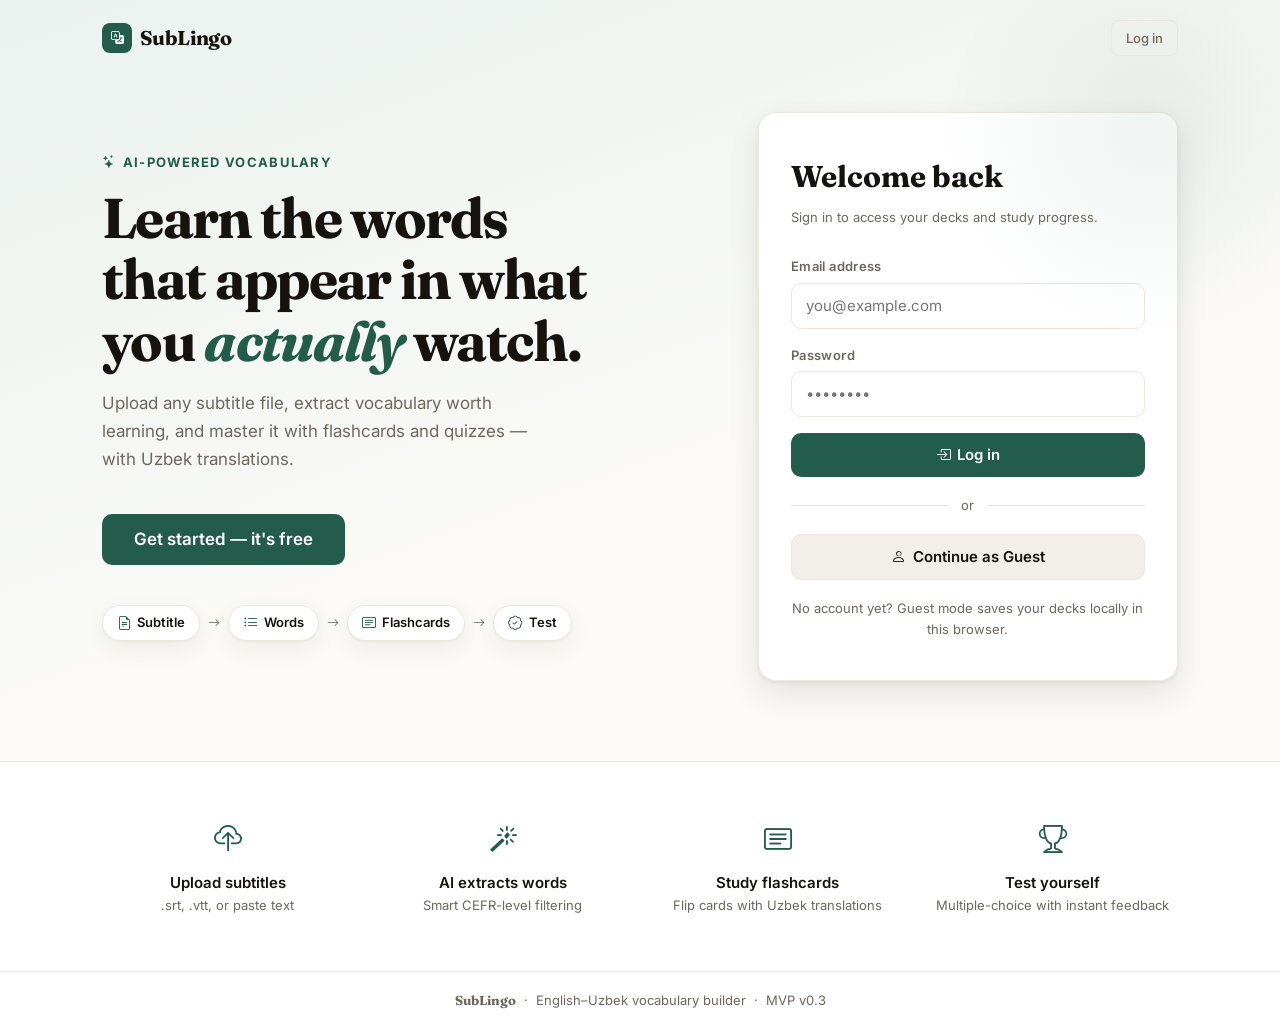
==== commit a671c84c: "Add mock auth, landing page, library page, and study tab bar (v0.3) - index.html: rewritten as landi" ====
--- a/index.html
+++ b/index.html
@@ -8,183 +8,124 @@
   <link rel="stylesheet" href="https://cdn.jsdelivr.net/npm/bootstrap-icons@1.11.3/font/bootstrap-icons.css" />
   <link rel="stylesheet" href="css/style.css" />
 </head>
-<body>
+<body class="landing-body">
 
-<!-- ── Navbar ────────────────────────────────────────────────────────────── -->
-<nav class="sl-navbar sticky-top">
+<!-- ── Landing navbar (transparent, absolute) ────────────────────────────── -->
+<nav class="landing-nav">
   <div class="container d-flex align-items-center justify-content-between" style="max-width:1100px;">
     <a class="sl-brand" href="index.html">
       <span class="sl-brand-mark"><i class="bi bi-translate"></i></span>
       SubLingo
     </a>
-    <button class="navbar-toggler border-0 d-md-none" type="button" data-bs-toggle="collapse" data-bs-target="#mainNav" style="background:none;">
-      <i class="bi bi-list fs-5" style="color:var(--sl-ink);"></i>
-    </button>
-    <div class="collapse navbar-collapse d-md-flex justify-content-end" id="mainNav">
-      <nav class="d-flex gap-1 mt-2 mt-md-0">
-        <a class="sl-nav-link" href="index.html"      data-page="index.html"><i class="bi bi-grid me-1"></i>Library</a>
-        <a class="sl-nav-link" href="words.html"      data-page="words.html"><i class="bi bi-list-ul me-1"></i>Words</a>
-        <a class="sl-nav-link" href="flashcards.html" data-page="flashcards.html"><i class="bi bi-card-text me-1"></i>Flashcards</a>
-        <a class="sl-nav-link" href="test.html"       data-page="test.html"><i class="bi bi-patch-question me-1"></i>Test</a>
-      </nav>
-    </div>
+    <a href="#login" class="btn-ghost-sm">Log in</a>
   </div>
 </nav>
 
-<main style="max-width:1100px; margin:0 auto; padding:0 1.25rem;">
+<!-- ── Hero ──────────────────────────────────────────────────────────────── -->
+<section class="landing-hero">
+  <div class="container" style="max-width:1100px;">
+    <div class="row align-items-center g-5">
 
-  <!-- ── Hero ──────────────────────────────────────────────────────────────── -->
-  <section class="sl-hero">
-    <div class="row align-items-center g-5">
-      <div class="col-lg-7">
-        <div class="sl-hero__eyebrow">
+      <!-- Left: copy + CTA -->
+      <div class="col-lg-6">
+        <div class="landing-hero__kicker">
           <i class="bi bi-stars"></i> AI-powered vocabulary
         </div>
-        <h1 class="sl-hero__headline">
-          Learn English from what you <span class="underline-accent"><em>actually</em></span> watch.
+        <h1 class="landing-hero__h1">
+          Learn the words that appear in what you <em>actually</em> watch.
         </h1>
-        <p class="sl-hero__sub">
-          Upload any subtitle file, extract words worth learning, and study them with flashcards and quizzes — with Uzbek translations.
+        <p class="landing-hero__sub">
+          Upload any subtitle file, extract vocabulary worth learning, and master it with flashcards and quizzes — with Uzbek translations.
         </p>
-        <button class="btn-primary-sl" data-bs-toggle="modal" data-bs-target="#newDeckModal">
-          <i class="bi bi-plus-lg"></i> New deck
-        </button>
-      </div>
-      <div class="col-lg-5 d-none d-lg-block">
-        <!-- Sample word chips — purely decorative -->
-        <div class="sl-word-chips justify-content-center">
-          <div class="sl-chip"><strong>reluctant</strong><span class="chip-uz">istamasdan</span></div>
-          <div class="sl-chip"><strong>inevitable</strong><span class="chip-uz">muqarrar</span></div>
-          <div class="sl-chip"><strong>persuade</strong><span class="chip-uz">ishontirmoq</span></div>
-          <div class="sl-chip"><strong>diligent</strong><span class="chip-uz">mehnatsevar</span></div>
-          <div class="sl-chip"><strong>acquire</strong><span class="chip-uz">orttirmoq</span></div>
-          <div class="sl-chip"><strong>curious</strong><span class="chip-uz">qiziquvchan</span></div>
-          <div class="sl-chip"><strong>elaborate</strong><span class="chip-uz">murakkab</span></div>
-          <div class="sl-chip"><strong>apparent</strong><span class="chip-uz">ravshan</span></div>
+        <a href="#login" class="btn-primary-sl" style="font-size:var(--sl-text-base);padding:.75rem 2rem;">
+          Get started — it's free
+        </a>
+
+        <!-- Value loop -->
+        <div class="value-loop">
+          <div class="value-step"><i class="bi bi-file-earmark-text"></i> Subtitle</div>
+          <span class="value-arrow"><i class="bi bi-arrow-right"></i></span>
+          <div class="value-step"><i class="bi bi-list-ul"></i> Words</div>
+          <span class="value-arrow"><i class="bi bi-arrow-right"></i></span>
+          <div class="value-step"><i class="bi bi-card-text"></i> Flashcards</div>
+          <span class="value-arrow"><i class="bi bi-arrow-right"></i></span>
+          <div class="value-step"><i class="bi bi-patch-check"></i> Test</div>
         </div>
       </div>
+
+      <!-- Right: login card -->
+      <div class="col-lg-5 offset-lg-1 d-flex justify-content-center" id="login">
+        <div class="login-card">
+          <div class="login-card__title">Welcome back</div>
+          <p class="login-card__sub">Sign in to access your decks and study progress.</p>
+
+          <!-- TODO: replace with real auth (e.g. Supabase, Firebase, custom JWT) -->
+          <form id="loginForm" novalidate>
+            <div class="mb-3">
+              <label class="sl-label" for="emailInput">Email address</label>
+              <input type="email" id="emailInput" class="sl-input" placeholder="you@example.com" autocomplete="email" />
+              <div id="emailError" class="d-none mt-1" style="font-size:var(--sl-text-xs);color:var(--sl-danger);">
+                Please enter a valid email address.
+              </div>
+            </div>
+            <div class="mb-3">
+              <label class="sl-label" for="passwordInput">Password</label>
+              <input type="password" id="passwordInput" class="sl-input" placeholder="••••••••" autocomplete="current-password" />
+            </div>
+            <button type="submit" class="btn-primary-sl w-100 justify-content-center">
+              <i class="bi bi-box-arrow-in-right"></i> Log in
+            </button>
+          </form>
+
+          <div class="login-divider">or</div>
+
+          <button class="btn-guest" id="guestBtn" type="button">
+            <i class="bi bi-person"></i> Continue as Guest
+          </button>
+
+          <p style="font-size:var(--sl-text-xs);color:var(--sl-muted);text-align:center;margin-top:1.125rem;margin-bottom:0;">
+            No account yet? Guest mode saves your decks locally in this browser.
+          </p>
+        </div>
+      </div>
+
     </div>
-  </section>
+  </div>
+</section>
 
-  <!-- ── Library ───────────────────────────────────────────────────────────── -->
-  <section class="pb-5">
-    <div class="d-flex align-items-center justify-content-between mb-4">
-      <h2 style="font-size:var(--sl-text-lg);margin:0;">Your decks</h2>
-      <button class="btn-ghost-sm" data-bs-toggle="modal" data-bs-target="#newDeckModal">
-        <i class="bi bi-plus"></i> New deck
-      </button>
-    </div>
-
-    <!-- Deck grid — rendered by JS -->
-    <div class="row g-3" id="deckGrid"></div>
-
-    <!-- Empty state (no decks) -->
-    <div id="emptyLibrary" class="sl-empty d-none">
-      <div class="sl-empty__icon"><i class="bi bi-collection"></i></div>
-      <h3 class="sl-empty__title">No decks yet</h3>
-      <p class="sl-empty__body">Upload a subtitle file to extract vocabulary and create your first deck.</p>
-      <button class="btn-primary-sl" data-bs-toggle="modal" data-bs-target="#newDeckModal">
-        <i class="bi bi-plus-lg"></i> New deck
-      </button>
-    </div>
-  </section>
-
-</main>
-
-<!-- ── New Deck Modal ────────────────────────────────────────────────────── -->
-<div class="modal fade sl-modal" id="newDeckModal" tabindex="-1" aria-labelledby="newDeckTitle" aria-modal="true">
-  <div class="modal-dialog modal-dialog-centered" style="max-width:520px;">
-    <div class="modal-content">
-      <div class="modal-header border-0 pb-0 px-4 pt-4">
-        <h2 class="modal-title" id="newDeckTitle" style="font-size:var(--sl-text-lg);margin:0;">New deck</h2>
-        <button type="button" class="btn-close" data-bs-dismiss="modal" aria-label="Close"></button>
+<!-- ── Feature strip ─────────────────────────────────────────────────────── -->
+<section style="background:var(--sl-surface);border-top:1px solid var(--sl-line);padding:3.5rem 0;">
+  <div class="container" style="max-width:1100px;">
+    <div class="row g-4 text-center">
+      <div class="col-6 col-md-3">
+        <div style="font-size:1.75rem;color:var(--sl-primary);margin-bottom:.5rem;"><i class="bi bi-cloud-upload"></i></div>
+        <div style="font-weight:600;font-size:var(--sl-text-sm);">Upload subtitles</div>
+        <div style="font-size:var(--sl-text-xs);color:var(--sl-muted);">.srt, .vtt, or paste text</div>
       </div>
-      <div class="modal-body px-4 py-3">
-
-        <!-- Source tabs -->
-        <div class="sl-pill-tabs mb-3" role="tablist">
-          <button class="sl-pill-tab active" id="tab-file-btn" role="tab" aria-selected="true"  onclick="switchTab('file')">
-            <i class="bi bi-file-earmark-text me-1"></i>File
-          </button>
-          <button class="sl-pill-tab"        id="tab-paste-btn" role="tab" aria-selected="false" onclick="switchTab('paste')">
-            <i class="bi bi-clipboard me-1"></i>Paste
-          </button>
-          <button class="sl-pill-tab" disabled style="opacity:.45;">
-            <i class="bi bi-youtube me-1"></i>YouTube
-            <span style="font-size:.65rem;background:var(--sl-line);border-radius:4px;padding:.05rem .35rem;margin-left:.25rem;color:var(--sl-muted);">soon</span>
-          </button>
-        </div>
-
-        <!-- File pane -->
-        <div id="pane-file">
-          <!-- TODO: wire showFileSelected() → FileReader API → read real subtitle content -->
-          <div class="upload-zone" id="dropZone" onclick="document.getElementById('fileInput').click()">
-            <div class="upload-zone__icon"><i class="bi bi-cloud-arrow-up"></i></div>
-            <div class="upload-zone__title">Drag & drop or click to choose</div>
-            <div class="upload-zone__hint">.srt and .vtt — up to 5 MB</div>
-            <input type="file" id="fileInput" accept=".srt,.vtt,.txt" class="d-none" />
-          </div>
-          <div id="fileInfo" class="d-none mt-2" style="font-size:var(--sl-text-xs);color:var(--sl-primary);">
-            <i class="bi bi-file-check me-1"></i><span id="fileName"></span>
-          </div>
-        </div>
-
-        <!-- Paste pane -->
-        <div id="pane-paste" class="d-none">
-          <!-- TODO: wire real text → /api/extract -->
-          <textarea id="pasteText" class="sl-input" rows="5" placeholder="Paste subtitle text or any English text here…" style="resize:vertical;"></textarea>
-        </div>
-
-        <!-- Deck name -->
-        <div class="mt-3">
-          <label class="sl-label" for="deckNameInput">Deck name</label>
-          <input type="text" id="deckNameInput" class="sl-input" placeholder="e.g. Friends S01E01" maxlength="60" />
-        </div>
-
-        <!-- CEFR filter hint -->
-        <div class="mt-2">
-          <label class="sl-label" for="deckLevelSelect">Target level (for word extraction)</label>
-          <select id="deckLevelSelect" class="sl-input sl-select">
-            <option value="">All levels</option>
-            <option value="A2">A2 — Elementary</option>
-            <option value="B1" selected>B1 — Intermediate</option>
-            <option value="B2">B2 — Upper-Intermediate</option>
-          </select>
-        </div>
-
+      <div class="col-6 col-md-3">
+        <div style="font-size:1.75rem;color:var(--sl-primary);margin-bottom:.5rem;"><i class="bi bi-magic"></i></div>
+        <div style="font-weight:600;font-size:var(--sl-text-sm);">AI extracts words</div>
+        <div style="font-size:var(--sl-text-xs);color:var(--sl-muted);">Smart CEFR-level filtering</div>
       </div>
-      <div class="modal-footer border-0 px-4 pb-4 pt-1 gap-2">
-        <button class="btn-ghost flex-fill" data-bs-dismiss="modal">Cancel</button>
-        <!-- TODO: handleCreateDeck() → read file → POST /api/extract → createDeck(name, source, words) -->
-        <button class="btn-primary-sl flex-fill justify-content-center" onclick="handleCreateDeck()">
-          <i class="bi bi-magic"></i> Create deck
-        </button>
+      <div class="col-6 col-md-3">
+        <div style="font-size:1.75rem;color:var(--sl-primary);margin-bottom:.5rem;"><i class="bi bi-card-text"></i></div>
+        <div style="font-weight:600;font-size:var(--sl-text-sm);">Study flashcards</div>
+        <div style="font-size:var(--sl-text-xs);color:var(--sl-muted);">Flip cards with Uzbek translations</div>
+      </div>
+      <div class="col-6 col-md-3">
+        <div style="font-size:1.75rem;color:var(--sl-primary);margin-bottom:.5rem;"><i class="bi bi-trophy"></i></div>
+        <div style="font-weight:600;font-size:var(--sl-text-sm);">Test yourself</div>
+        <div style="font-size:var(--sl-text-xs);color:var(--sl-muted);">Multiple-choice with instant feedback</div>
       </div>
     </div>
   </div>
-</div>
-
-<!-- ── Rename Modal ───────────────────────────────────────────────────────── -->
-<div class="modal fade sl-modal" id="renameDeckModal" tabindex="-1" aria-modal="true">
-  <div class="modal-dialog modal-dialog-centered modal-sm">
-    <div class="modal-content">
-      <div class="modal-body p-4">
-        <label class="sl-label" for="renameInput">Rename deck</label>
-        <input type="text" id="renameInput" class="sl-input" maxlength="60" />
-      </div>
-      <div class="modal-footer border-0 pt-0 pb-3 px-4 gap-2">
-        <button class="btn-ghost-sm flex-fill" data-bs-dismiss="modal">Cancel</button>
-        <button class="btn-primary-sl btn-ghost-sm flex-fill justify-content-center" id="renameSaveBtn" style="background:var(--sl-primary);color:#fff;border:none;">Save</button>
-      </div>
-    </div>
-  </div>
-</div>
+</section>
 
 <!-- ── Footer ────────────────────────────────────────────────────────────── -->
 <footer>
   <div style="max-width:1100px;margin:0 auto;padding:0 1.25rem;">
     <strong style="font-family:'Fraunces',Georgia,serif;">SubLingo</strong>
-    &nbsp;·&nbsp; English–Uzbek vocabulary builder &nbsp;·&nbsp; MVP v0.2
+    &nbsp;·&nbsp; English–Uzbek vocabulary builder &nbsp;·&nbsp; MVP v0.3
   </div>
 </footer>
 
@@ -194,243 +135,34 @@
 <script src="js/mockData.js"></script>
 <script src="js/main.js"></script>
 <script>
-  // ── Render library ──────────────────────────────────────────────────────────
-  function renderLibrary() {
-    const decks = getDecks();
-    const grid  = document.getElementById('deckGrid');
-    const empty = document.getElementById('emptyLibrary');
+  // Redirect already-logged-in users straight to the library
+  if (isLoggedIn()) {
+    window.location.replace('library.html');
+  }
 
-    if (decks.length === 0) {
-      grid.innerHTML = '';
-      empty.classList.remove('d-none');
+  document.getElementById('loginForm').addEventListener('submit', e => {
+    e.preventDefault();
+    const email = document.getElementById('emailInput').value.trim();
+    const errEl = document.getElementById('emailError');
+
+    // Basic email validation
+    if (email && !/^[^\s@]+@[^\s@]+\.[^\s@]+$/.test(email)) {
+      errEl.classList.remove('d-none');
+      document.getElementById('emailInput').focus();
       return;
     }
-    empty.classList.add('d-none');
+    errEl.classList.add('d-none');
 
-    grid.innerHTML = decks.map(deck => {
-      const { total, learned } = deck.stats;
-      const pct   = total > 0 ? Math.round(learned / total * 100) : 0;
-      const ring  = progressRingSVG(learned, total, 44, 4);
-      const range = cefrRange(deck.words);
-      const ago   = timeAgo(deck.createdAt);
-      return `
-        <div class="col-12 col-sm-6 col-xl-4">
-          <div class="deck-card" id="dc-${deck.id}" onclick="openDeck('${deck.id}')" role="button" tabindex="0"
-               onkeydown="if(event.key==='Enter')openDeck('${deck.id}')">
-            <div class="deck-card__header">
-              <div class="deck-card__name">${escapeHtml(deck.name)}</div>
-              <button class="deck-kebab" onclick="event.stopPropagation(); openKebab(event, '${deck.id}')"
-                      title="Options" aria-label="Deck options">
-                <i class="bi bi-three-dots-vertical"></i>
-              </button>
-            </div>
-            <div class="deck-card__meta">
-              <span class="badge-other" style="font-size:.7rem;">${escapeHtml(deck.source)}</span>
-              <span class="badge-b">${range}</span>
-              <span style="font-size:var(--sl-text-xs);color:var(--sl-muted);">${ago}</span>
-            </div>
-            <div class="deck-card__footer">
-              <div class="deck-card__progress-label">
-                <span style="font-weight:600;color:var(--sl-ink);">${learned}</span> / ${total} learned
-                <span style="margin-left:.5rem;color:var(--sl-primary);font-weight:600;">${pct}%</span>
-              </div>
-              <div class="deck-card__ring">${ring}</div>
-            </div>
-          </div>
-        </div>`;
-    }).join('') + `
-      <div class="col-12 col-sm-6 col-xl-4">
-        <button class="deck-card-new w-100 h-100" data-bs-toggle="modal" data-bs-target="#newDeckModal"
-                style="border:none;min-height:148px;">
-          <i class="bi bi-plus-circle" style="font-size:1.5rem;"></i>
-          <span style="font-size:var(--sl-text-sm);font-weight:500;">New deck</span>
-        </button>
-      </div>`;
-  }
-
-  function openDeck(id) {
-    setActiveDeck(id);
-    navigateTo('words.html');
-  }
-
-  function escapeHtml(s) {
-    return String(s).replace(/&/g,'&amp;').replace(/</g,'&lt;').replace(/>/g,'&gt;').replace(/"/g,'&quot;');
-  }
-
-  // ── Kebab context menu ──────────────────────────────────────────────────────
-  let kebabDeckId = null;
-
-  function openKebab(e, deckId) {
-    e.stopPropagation();
-    kebabDeckId = deckId;
-    closeKebab();
-
-    const deck = getDeckById(deckId);
-    const menu = document.createElement('div');
-    menu.id = 'kebab-menu';
-    menu.style.cssText = `position:fixed;z-index:9000;background:var(--sl-surface);
-      border:1px solid var(--sl-line);border-radius:var(--sl-radius-sm);
-      box-shadow:var(--sl-shadow-md);padding:.375rem;min-width:160px;`;
-
-    const items = [
-      { icon:'bi-eye',        label:'Open',   fn:`openDeck('${deckId}')` },
-      { icon:'bi-card-text',  label:'Study',  fn:`studyDeck('${deckId}')` },
-      { icon:'bi-patch-question', label:'Test', fn:`testDeck('${deckId}')` },
-      { icon:'bi-pencil',     label:'Rename', fn:`showRenameModal('${deckId}')` },
-      { icon:'bi-trash',      label:'Delete', fn:`confirmDeleteDeck('${deckId}')`, danger:true },
-    ];
-
-    menu.innerHTML = items.map(it => `
-      <button onclick="${it.fn};closeKebab();" style="
-        display:flex;align-items:center;gap:.5rem;width:100%;border:none;background:none;
-        padding:.425rem .75rem;border-radius:6px;font-size:var(--sl-text-xs);font-weight:500;
-        color:${it.danger ? 'var(--sl-danger)' : 'var(--sl-ink)'};cursor:pointer;text-align:left;
-        transition:background .1s;"
-        onmouseover="this.style.background='var(--sl-soft)'"
-        onmouseout="this.style.background='none'">
-        <i class="bi ${it.icon}"></i>${it.label}
-      </button>`).join('');
-
-    document.body.appendChild(menu);
-
-    // Position below button
-    const rect = e.currentTarget.getBoundingClientRect();
-    const menuW = 168;
-    let left = rect.right - menuW;
-    let top  = rect.bottom + 4;
-    if (left < 8) left = 8;
-    if (top + 200 > window.innerHeight) top = rect.top - 204;
-    menu.style.left = left + 'px';
-    menu.style.top  = top  + 'px';
-
-    setTimeout(() => document.addEventListener('click', closeKebab, { once:true }), 10);
-  }
-
-  function closeKebab() {
-    document.getElementById('kebab-menu')?.remove();
-  }
-
-  function studyDeck(id) {
-    setActiveDeck(id);
-    navigateTo('flashcards.html');
-  }
-
-  function testDeck(id) {
-    setActiveDeck(id);
-    navigateTo('test.html');
-  }
-
-  function showRenameModal(id) {
-    const deck = getDeckById(id);
-    if (!deck) return;
-    document.getElementById('renameInput').value = deck.name;
-
-    const modal = new bootstrap.Modal(document.getElementById('renameDeckModal'));
-    document.getElementById('renameSaveBtn').onclick = () => {
-      const name = document.getElementById('renameInput').value.trim();
-      if (name) { renameDeck(id, name); renderLibrary(); showToast('Deck renamed', 'success'); }
-      modal.hide();
-    };
-    modal.show();
-    setTimeout(() => document.getElementById('renameInput').select(), 300);
-  }
-
-  function confirmDeleteDeck(id) {
-    const deck = getDeckById(id);
-    if (!deck) return;
-    confirmAction(`Delete "<strong>${escapeHtml(deck.name)}</strong>"? This can't be undone.`, () => {
-      deleteDeck(id);
-      renderLibrary();
-      showToast('Deck deleted', 'info');
-    });
-  }
-
-  // ── Upload / create deck flow ───────────────────────────────────────────────
-  let activeTab     = 'file';
-  let pickedFile    = null;
-  let pickedName    = '';
-
-  function switchTab(tab) {
-    activeTab = tab;
-    document.getElementById('pane-file').classList.toggle('d-none', tab !== 'file');
-    document.getElementById('pane-paste').classList.toggle('d-none', tab !== 'paste');
-    document.getElementById('tab-file-btn').classList.toggle('active', tab === 'file');
-    document.getElementById('tab-paste-btn').classList.toggle('active', tab === 'paste');
-  }
-
-  const dropZone  = document.getElementById('dropZone');
-  const fileInput = document.getElementById('fileInput');
-  const fileInfo  = document.getElementById('fileInfo');
-  const fileNameEl = document.getElementById('fileName');
-
-  dropZone.addEventListener('dragover', e => { e.preventDefault(); dropZone.classList.add('dragover'); });
-  dropZone.addEventListener('dragleave', () => dropZone.classList.remove('dragover'));
-  dropZone.addEventListener('drop', e => {
-    e.preventDefault();
-    dropZone.classList.remove('dragover');
-    if (e.dataTransfer.files[0]) showFileSelected(e.dataTransfer.files[0]);
+    // TODO: replace with real auth API call
+    loginUser(email || 'Guest');
+    window.location.replace('library.html');
   });
 
-  fileInput.addEventListener('change', () => {
-    if (fileInput.files[0]) showFileSelected(fileInput.files[0]);
+  document.getElementById('guestBtn').addEventListener('click', () => {
+    // TODO: offer optional account creation prompt here before continuing as guest
+    loginUser('');
+    window.location.replace('library.html');
   });
-
-  function showFileSelected(file) {
-    // TODO: use FileReader API here to actually read file.text() → pass to /api/extract
-    pickedFile = file;
-    pickedName = file.name.replace(/\.[^.]+$/, '');
-    fileNameEl.textContent = `${file.name} (${(file.size/1024).toFixed(1)} KB)`;
-    fileInfo.classList.remove('d-none');
-    const nameInput = document.getElementById('deckNameInput');
-    if (!nameInput.value) nameInput.value = pickedName;
-  }
-
-  function handleCreateDeck() {
-    // TODO: replace mock words with real /api/extract response
-    // 1. Read file: const text = await file.text();  (or use pasteText textarea)
-    // 2. POST /api/extract → { words: Word[] }
-    // 3. Pass words to createDeck() below
-
-    const name   = document.getElementById('deckNameInput').value.trim();
-    const source = pickedFile ? pickedFile.name
-                 : (activeTab === 'paste' && document.getElementById('pasteText').value.trim()) ? 'Pasted text'
-                 : null;
-
-    if (!name) {
-      document.getElementById('deckNameInput').focus();
-      showToast('Please enter a deck name', 'danger');
-      return;
-    }
-    if (!source) {
-      showToast('Add a file or paste some text first', 'danger');
-      return;
-    }
-
-    // Use a random half of SEED_WORDS_A + SEED_WORDS_B as mock content for new decks
-    const allSeed = [...SEED_WORDS_A, ...SEED_WORDS_B].sort(() => Math.random() - 0.5).slice(0, 8);
-    const deck = createDeck(name, source, allSeed);
-    setActiveDeck(deck.id);
-
-    bootstrap.Modal.getInstance(document.getElementById('newDeckModal')).hide();
-    resetModal();
-    renderLibrary();
-    showToast(`"${name}" created`, 'success');
-  }
-
-  function resetModal() {
-    pickedFile = null;
-    pickedName = '';
-    document.getElementById('deckNameInput').value = '';
-    document.getElementById('fileInfo').classList.add('d-none');
-    document.getElementById('pasteText').value = '';
-    fileInput.value = '';
-    switchTab('file');
-  }
-
-  document.getElementById('newDeckModal').addEventListener('hidden.bs.modal', resetModal);
-
-  // Initial render
-  renderLibrary();
 </script>
 </body>
 </html>
--- a/css/style.css
+++ b/css/style.css
@@ -914,3 +914,291 @@
   .deck-card { padding: 1rem; }
   #toast-container { right: 1rem; bottom: 1rem; left: 1rem; max-width: none; }
 }
+
+/* ─── Landing page ───────────────────────────────────────────────────────────*/
+.landing-body {
+  background: var(--sl-bg);
+  min-height: 100dvh;
+  display: flex;
+  flex-direction: column;
+}
+
+.landing-nav {
+  background: transparent;
+  padding: 1.25rem 0;
+  position: absolute;
+  top: 0;
+  left: 0;
+  right: 0;
+  z-index: 10;
+}
+
+.landing-hero {
+  padding: 7rem 0 5rem;
+  background: linear-gradient(160deg, var(--sl-primary-bg) 0%, var(--sl-bg) 60%);
+  flex: 1;
+  position: relative;
+  overflow: hidden;
+}
+
+.landing-hero::before {
+  content: '';
+  position: absolute;
+  top: -80px;
+  right: -80px;
+  width: 420px;
+  height: 420px;
+  border-radius: 50%;
+  background: radial-gradient(circle, rgba(36,92,76,.07) 0%, transparent 70%);
+  pointer-events: none;
+}
+
+.landing-hero__kicker {
+  font-size: var(--sl-text-xs);
+  font-weight: 700;
+  letter-spacing: .1em;
+  text-transform: uppercase;
+  color: var(--sl-primary);
+  margin-bottom: .875rem;
+  display: flex;
+  align-items: center;
+  gap: .4rem;
+}
+
+.landing-hero__h1 {
+  font-family: 'Fraunces', Georgia, serif;
+  font-size: clamp(2.25rem, 6vw, 3.5rem);
+  font-weight: 700;
+  line-height: 1.1;
+  letter-spacing: -.03em;
+  color: var(--sl-ink);
+  margin-bottom: 1.125rem;
+  max-width: 18ch;
+}
+
+.landing-hero__h1 em {
+  font-style: italic;
+  color: var(--sl-primary);
+}
+
+.landing-hero__sub {
+  font-size: var(--sl-text-base);
+  color: var(--sl-muted);
+  max-width: 42ch;
+  line-height: 1.65;
+  margin-bottom: 2.5rem;
+}
+
+/* Value-loop strip */
+.value-loop {
+  display: flex;
+  align-items: center;
+  gap: .5rem;
+  flex-wrap: wrap;
+  margin-top: 2.5rem;
+}
+
+.value-step {
+  display: flex;
+  align-items: center;
+  gap: .4rem;
+  background: var(--sl-surface);
+  border: 1px solid var(--sl-line);
+  border-radius: 99px;
+  padding: .35rem .875rem;
+  font-size: var(--sl-text-xs);
+  font-weight: 600;
+  color: var(--sl-ink);
+  box-shadow: var(--sl-shadow);
+  white-space: nowrap;
+}
+
+.value-step i { color: var(--sl-primary); font-size: .9rem; }
+
+.value-arrow {
+  color: var(--sl-muted);
+  font-size: .75rem;
+}
+
+/* ─── Login card ─────────────────────────────────────────────────────────────*/
+.login-card {
+  background: var(--sl-surface);
+  border: 1px solid var(--sl-line);
+  border-radius: var(--sl-radius);
+  box-shadow: var(--sl-shadow-md);
+  padding: 2.5rem 2rem;
+  width: 100%;
+  max-width: 420px;
+}
+
+.login-card__title {
+  font-family: 'Fraunces', Georgia, serif;
+  font-size: var(--sl-text-xl);
+  font-weight: 700;
+  margin-bottom: .375rem;
+  color: var(--sl-ink);
+}
+
+.login-card__sub {
+  font-size: var(--sl-text-xs);
+  color: var(--sl-muted);
+  margin-bottom: 1.75rem;
+}
+
+.login-divider {
+  display: flex;
+  align-items: center;
+  gap: .75rem;
+  color: var(--sl-muted);
+  font-size: var(--sl-text-xs);
+  margin: 1.125rem 0;
+}
+
+.login-divider::before,
+.login-divider::after {
+  content: '';
+  flex: 1;
+  height: 1px;
+  background: var(--sl-line);
+}
+
+.btn-guest {
+  background: var(--sl-soft);
+  color: var(--sl-ink);
+  border: 1px solid var(--sl-line);
+  border-radius: var(--sl-radius-sm);
+  font-weight: 600;
+  font-size: var(--sl-text-sm);
+  padding: .625rem 1.375rem;
+  min-height: 44px;
+  width: 100%;
+  display: flex;
+  align-items: center;
+  justify-content: center;
+  gap: .4rem;
+  cursor: pointer;
+  transition: background .12s, border-color .12s;
+}
+
+.btn-guest:hover { background: var(--sl-line); border-color: var(--sl-muted); }
+
+/* ─── Study tab bar (inside deck pages) ──────────────────────────────────────*/
+.study-tabs {
+  display: flex;
+  gap: 0;
+  border-bottom: 1px solid var(--sl-line);
+  background: var(--sl-surface);
+  padding: 0 1.25rem;
+  position: sticky;
+  top: 57px;   /* below navbar */
+  z-index: 50;
+}
+
+.study-tab {
+  font-size: var(--sl-text-xs);
+  font-weight: 600;
+  color: var(--sl-muted);
+  padding: .75rem 1rem;
+  border-bottom: 2px solid transparent;
+  text-decoration: none;
+  display: flex;
+  align-items: center;
+  gap: .35rem;
+  transition: color .12s, border-color .12s;
+  white-space: nowrap;
+}
+
+.study-tab:hover { color: var(--sl-ink); }
+
+.study-tab.active {
+  color: var(--sl-primary);
+  border-bottom-color: var(--sl-primary);
+}
+
+/* ─── Skeleton loader ────────────────────────────────────────────────────────*/
+@keyframes shimmer {
+  0%   { background-position: -400px 0; }
+  100% { background-position: 400px 0; }
+}
+
+.skel {
+  border-radius: 6px;
+  background: linear-gradient(90deg, var(--sl-line) 25%, var(--sl-soft) 50%, var(--sl-line) 75%);
+  background-size: 800px 100%;
+  animation: shimmer 1.4s infinite linear;
+}
+
+.skel-title { height: 20px; width: 60%; margin-bottom: .625rem; }
+.skel-line  { height: 14px; width: 90%; margin-bottom: .375rem; }
+.skel-short { width: 45%; }
+
+.skeleton-card {
+  background: var(--sl-surface);
+  border: 1px solid var(--sl-line);
+  border-radius: var(--sl-radius);
+  padding: 1.125rem;
+}
+
+/* ─── Logged-in navbar user chip ─────────────────────────────────────────────*/
+.nav-user-chip {
+  display: flex;
+  align-items: center;
+  gap: .4rem;
+  font-size: var(--sl-text-xs);
+  font-weight: 600;
+  color: var(--sl-muted);
+  padding: .3rem .75rem;
+  border: 1px solid var(--sl-line);
+  border-radius: 99px;
+  background: var(--sl-surface);
+  cursor: default;
+}
+
+.nav-logout-btn {
+  font-size: var(--sl-text-xs);
+  font-weight: 500;
+  color: var(--sl-muted);
+  background: none;
+  border: none;
+  padding: .3rem .5rem;
+  border-radius: 6px;
+  cursor: pointer;
+  transition: color .12s, background .12s;
+}
+
+.nav-logout-btn:hover { color: var(--sl-danger); background: var(--sl-danger-bg); }
+
+/* ─── Loading overlay for create-deck ───────────────────────────────────────*/
+.modal-loading-overlay {
+  position: absolute;
+  inset: 0;
+  background: rgba(255,255,255,.88);
+  backdrop-filter: blur(4px);
+  border-radius: var(--sl-radius);
+  display: flex;
+  flex-direction: column;
+  align-items: center;
+  justify-content: center;
+  gap: 1rem;
+  z-index: 10;
+}
+
+.modal-loading-overlay__spinner {
+  width: 36px;
+  height: 36px;
+  border: 3px solid var(--sl-line);
+  border-top-color: var(--sl-primary);
+  border-radius: 50%;
+  animation: spin .7s linear infinite;
+}
+
+.modal-loading-overlay__label {
+  font-size: var(--sl-text-xs);
+  font-weight: 600;
+  color: var(--sl-muted);
+}
+
+@keyframes spin { to { transform: rotate(360deg); } }
+
+/* toast warning colour */
+.toast-icon[data-type="warning"] { color: #92400e; }
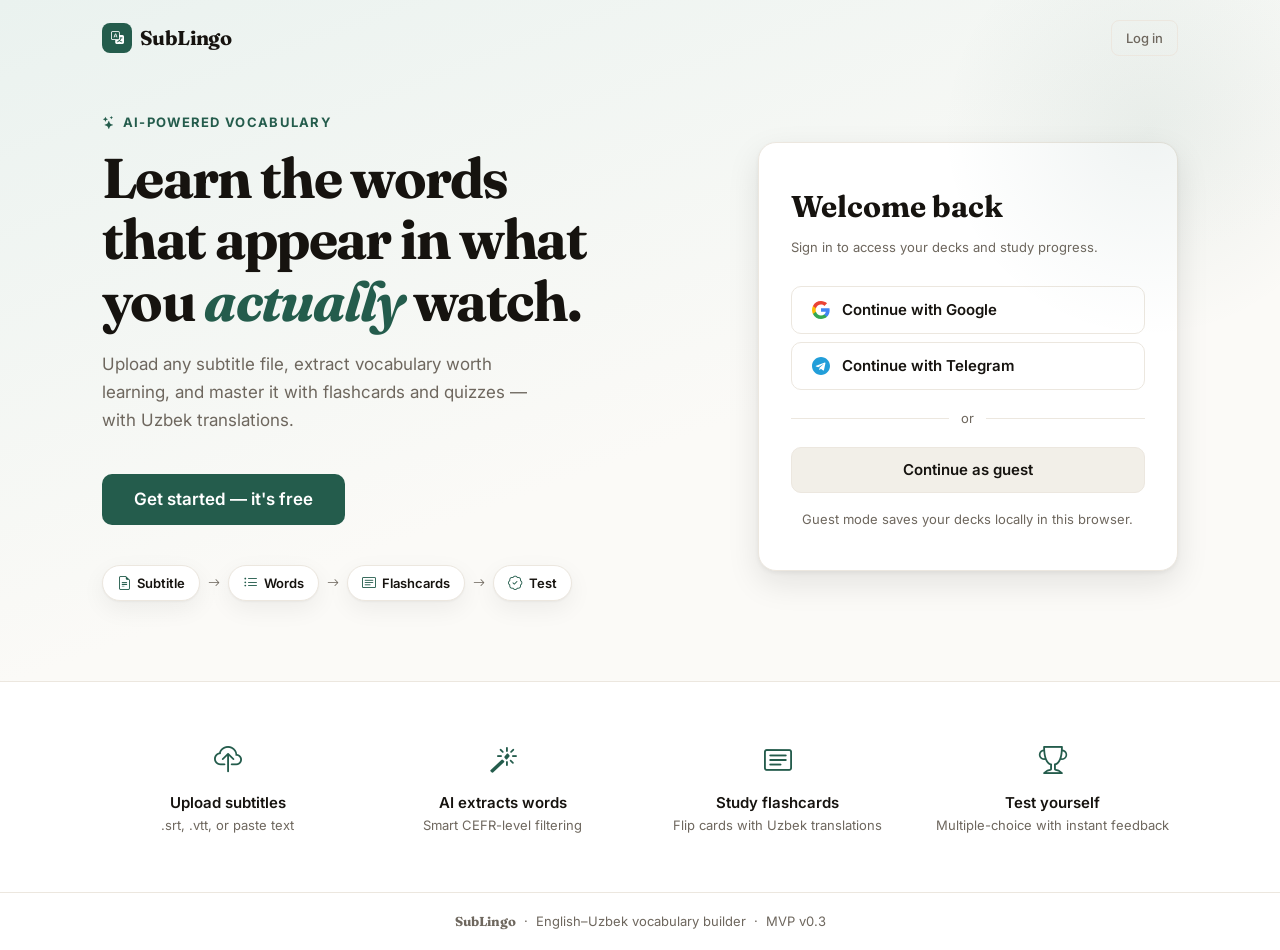
==== commit b5c0a3c8: "OAuth-style login, deck hub page, and nav integrity pass (v0.4) - index.html: replace email/password" ====
--- a/index.html
+++ b/index.html
@@ -59,32 +59,38 @@
           <div class="login-card__title">Welcome back</div>
           <p class="login-card__sub">Sign in to access your decks and study progress.</p>
 
-          <!-- TODO: replace with real auth (e.g. Supabase, Firebase, custom JWT) -->
-          <form id="loginForm" novalidate>
-            <div class="mb-3">
-              <label class="sl-label" for="emailInput">Email address</label>
-              <input type="email" id="emailInput" class="sl-input" placeholder="you@example.com" autocomplete="email" />
-              <div id="emailError" class="d-none mt-1" style="font-size:var(--sl-text-xs);color:var(--sl-danger);">
-                Please enter a valid email address.
-              </div>
-            </div>
-            <div class="mb-3">
-              <label class="sl-label" for="passwordInput">Password</label>
-              <input type="password" id="passwordInput" class="sl-input" placeholder="••••••••" autocomplete="current-password" />
-            </div>
-            <button type="submit" class="btn-primary-sl w-100 justify-content-center">
-              <i class="bi bi-box-arrow-in-right"></i> Log in
+          <!-- TODO: replace btn-provider handlers with real OAuth:
+               Google  → load https://accounts.google.com/gsi/client + google.accounts.id.initialize()
+               Telegram → inject Telegram Login Widget script, set data-auth-url to your callback.
+               On successful token, call loginUser(email) then redirect. requireAuth() will later
+               validate the token against the server rather than checking a localStorage bool. -->
+          <div class="d-flex flex-column gap-2">
+            <button class="btn-provider" id="googleBtn" aria-label="Continue with Google">
+              <svg width="18" height="18" viewBox="0 0 18 18" aria-hidden="true" focusable="false">
+                <path d="M17.64 9.2c0-.637-.057-1.251-.164-1.84H9v3.481h4.844c-.209 1.125-.843 2.078-1.796 2.717v2.258h2.908c1.702-1.567 2.684-3.875 2.684-6.615z" fill="#4285F4"/>
+                <path d="M9 18c2.43 0 4.467-.806 5.956-2.18l-2.908-2.259c-.806.54-1.837.86-3.048.86-2.344 0-4.328-1.584-5.036-3.711H.957v2.332A8.997 8.997 0 0 0 9 18z" fill="#34A853"/>
+                <path d="M3.964 10.71A5.41 5.41 0 0 1 3.682 9c0-.593.102-1.17.282-1.71V4.958H.957A8.996 8.996 0 0 0 0 9c0 1.452.348 2.827.957 4.042l3.007-2.332z" fill="#FBBC05"/>
+                <path d="M9 3.58c1.321 0 2.508.454 3.44 1.345l2.582-2.58C13.463.891 11.426 0 9 0A8.997 8.997 0 0 0 .957 4.958L3.964 7.29C4.672 5.163 6.656 3.58 9 3.58z" fill="#EA4335"/>
+              </svg>
+              Continue with Google
             </button>
-          </form>
+
+            <button class="btn-provider" id="telegramBtn" aria-label="Continue with Telegram">
+              <svg width="18" height="18" viewBox="0 0 24 24" aria-hidden="true" focusable="false" fill="#229ED9">
+                <path d="M12 0C5.373 0 0 5.373 0 12s5.373 12 12 12 12-5.373 12-12S18.627 0 12 0zm5.894 8.221-1.97 9.28c-.145.658-.537.818-1.084.508l-3-2.21-1.447 1.394c-.16.16-.295.295-.605.295l.213-3.053 5.56-5.023c.242-.213-.054-.333-.373-.12l-6.871 4.326-2.962-.924c-.643-.204-.657-.643.136-.953l11.57-4.461c.537-.194 1.006.131.833.941z"/>
+              </svg>
+              Continue with Telegram
+            </button>
+          </div>
 
           <div class="login-divider">or</div>
 
           <button class="btn-guest" id="guestBtn" type="button">
-            <i class="bi bi-person"></i> Continue as Guest
+            Continue as guest
           </button>
 
-          <p style="font-size:var(--sl-text-xs);color:var(--sl-muted);text-align:center;margin-top:1.125rem;margin-bottom:0;">
-            No account yet? Guest mode saves your decks locally in this browser.
+          <p style="font-size:var(--sl-text-xs);color:var(--sl-muted);text-align:center;margin-top:1rem;margin-bottom:0;">
+            Guest mode saves your decks locally in this browser.
           </p>
         </div>
       </div>
@@ -135,34 +141,21 @@
 <script src="js/mockData.js"></script>
 <script src="js/main.js"></script>
 <script>
-  // Redirect already-logged-in users straight to the library
-  if (isLoggedIn()) {
+  if (isLoggedIn()) { window.location.replace('library.html'); }
+
+  // TODO: swap body of loginWithProvider() for real OAuth when backend is ready.
+  // Google: exchange id_token from google.accounts.id flow → POST /api/auth/google
+  // Telegram: use Telegram Login Widget callback → POST /api/auth/telegram
+  // Both should return { email, token }; store token and call loginUser(email).
+  function loginWithProvider(provider) {
+    const placeholders = { google: 'google_user', telegram: 'telegram_user' };
+    loginUser(placeholders[provider] || '');
     window.location.replace('library.html');
   }
 
-  document.getElementById('loginForm').addEventListener('submit', e => {
-    e.preventDefault();
-    const email = document.getElementById('emailInput').value.trim();
-    const errEl = document.getElementById('emailError');
-
-    // Basic email validation
-    if (email && !/^[^\s@]+@[^\s@]+\.[^\s@]+$/.test(email)) {
-      errEl.classList.remove('d-none');
-      document.getElementById('emailInput').focus();
-      return;
-    }
-    errEl.classList.add('d-none');
-
-    // TODO: replace with real auth API call
-    loginUser(email || 'Guest');
-    window.location.replace('library.html');
-  });
-
-  document.getElementById('guestBtn').addEventListener('click', () => {
-    // TODO: offer optional account creation prompt here before continuing as guest
-    loginUser('');
-    window.location.replace('library.html');
-  });
+  document.getElementById('googleBtn').addEventListener('click', () => loginWithProvider('google'));
+  document.getElementById('telegramBtn').addEventListener('click', () => loginWithProvider('telegram'));
+  document.getElementById('guestBtn').addEventListener('click', () => { loginUser(''); window.location.replace('library.html'); });
 </script>
 </body>
 </html>
--- a/css/style.css
+++ b/css/style.css
@@ -1202,3 +1202,83 @@
 
 /* toast warning colour */
 .toast-icon[data-type="warning"] { color: #92400e; }
+
+/* ─── Provider login buttons ─────────────────────────────────────────────────*/
+.btn-provider {
+  display: flex;
+  align-items: center;
+  gap: .75rem;
+  width: 100%;
+  min-height: 48px;
+  padding: .625rem 1.25rem;
+  background: var(--sl-surface);
+  border: 1.5px solid var(--sl-line);
+  border-radius: var(--sl-radius-sm);
+  font-size: var(--sl-text-sm);
+  font-weight: 600;
+  color: var(--sl-ink);
+  cursor: pointer;
+  transition: background .12s, border-color .12s, box-shadow .12s;
+  text-align: left;
+}
+.btn-provider:hover  { background: var(--sl-soft); border-color: var(--sl-muted); }
+.btn-provider:focus-visible {
+  outline: 2px solid var(--sl-primary);
+  outline-offset: 2px;
+}
+.btn-provider svg { flex-shrink: 0; }
+
+/* ─── Deck hub tiles ─────────────────────────────────────────────────────────*/
+.hub-tile {
+  display: flex;
+  flex-direction: column;
+  align-items: flex-start;
+  gap: .5rem;
+  padding: 1.625rem 1.5rem;
+  background: var(--sl-surface);
+  border: 1.5px solid var(--sl-line);
+  border-radius: var(--sl-radius);
+  box-shadow: var(--sl-shadow);
+  text-decoration: none;
+  color: var(--sl-ink);
+  min-height: 148px;
+  cursor: pointer;
+  transition: box-shadow .14s, border-color .14s, transform .12s;
+}
+.hub-tile:hover {
+  box-shadow: var(--sl-shadow-md);
+  border-color: var(--sl-primary);
+  transform: translateY(-2px);
+  color: var(--sl-ink);
+}
+.hub-tile:focus-visible {
+  outline: 2px solid var(--sl-primary);
+  outline-offset: 2px;
+}
+.hub-tile.hub-tile--accent {
+  background: var(--sl-accent);
+  border-color: var(--sl-accent);
+  color: #fff;
+}
+.hub-tile.hub-tile--accent:hover { border-color: #c95f2c; }
+.hub-tile.hub-tile--disabled {
+  opacity: .5;
+  pointer-events: none;
+  cursor: not-allowed;
+}
+.hub-tile__icon {
+  font-size: 1.75rem;
+  line-height: 1;
+}
+.hub-tile__title {
+  font-family: 'Fraunces', Georgia, serif;
+  font-size: var(--sl-text-lg);
+  font-weight: 700;
+  line-height: 1.15;
+  margin: 0;
+}
+.hub-tile__desc {
+  font-size: var(--sl-text-xs);
+  opacity: .75;
+  margin: 0;
+}
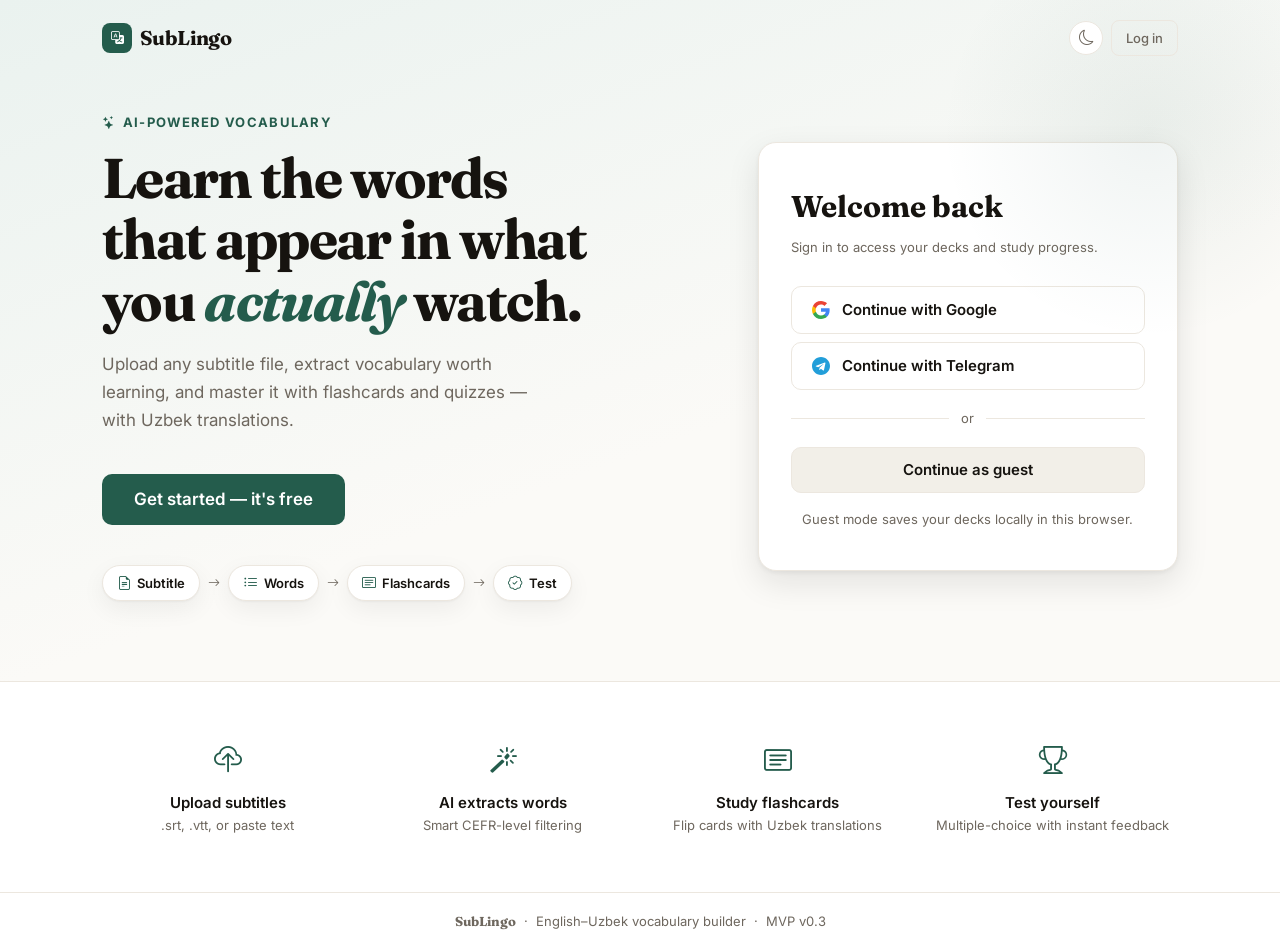
==== commit 18ad816e: "Cleanup, slim navbar, and dark mode (v0.5) Dark mode: - [data-theme="dark"] token overrides in style" ====
--- a/index.html
+++ b/index.html
@@ -7,6 +7,9 @@
   <link rel="stylesheet" href="https://cdn.jsdelivr.net/npm/bootstrap@5.3.3/dist/css/bootstrap.min.css" />
   <link rel="stylesheet" href="https://cdn.jsdelivr.net/npm/bootstrap-icons@1.11.3/font/bootstrap-icons.css" />
   <link rel="stylesheet" href="css/style.css" />
+  <script>
+    (function(){var t=localStorage.getItem('sublingo_theme');document.documentElement.setAttribute('data-theme',t||(window.matchMedia('(prefers-color-scheme: dark)').matches?'dark':'light'));})();
+  </script>
 </head>
 <body class="landing-body">
 
@@ -17,7 +20,10 @@
       <span class="sl-brand-mark"><i class="bi bi-translate"></i></span>
       SubLingo
     </a>
-    <a href="#login" class="btn-ghost-sm">Log in</a>
+    <div class="d-flex align-items-center gap-2">
+      <button class="btn-theme" id="themeToggle" aria-label="Switch theme"><i class="bi bi-moon"></i></button>
+      <a href="#login" class="btn-ghost-sm">Log in</a>
+    </div>
   </div>
 </nav>
 
@@ -143,6 +149,8 @@
 <script>
   if (isLoggedIn()) { window.location.replace('library.html'); }
 
+  document.getElementById('themeToggle').addEventListener('click', toggleTheme);
+
   // TODO: swap body of loginWithProvider() for real OAuth when backend is ready.
   // Google: exchange id_token from google.accounts.id flow → POST /api/auth/google
   // Telegram: use Telegram Login Widget callback → POST /api/auth/telegram
--- a/css/style.css
+++ b/css/style.css
@@ -7,7 +7,7 @@
 
 /* ─── Design tokens ──────────────────────────────────────────────────────────*/
 :root {
-  /* Palette */
+  /* Light palette */
   --sl-bg:          #FBFAF7;
   --sl-surface:     #FFFFFF;
   --sl-ink:         #16130F;
@@ -29,15 +29,15 @@
   --sl-shadow:      0 1px 2px rgba(20,17,15,.04), 0 8px 24px rgba(20,17,15,.06);
   --sl-shadow-md:   0 2px 4px rgba(20,17,15,.05), 0 12px 32px rgba(20,17,15,.10);
 
-  /* Type scale (px reference only — use rem in rules) */
-  --sl-text-xs:     .8125rem;   /* 13px */
-  --sl-text-sm:     .9375rem;   /* 15px */
-  --sl-text-base:   1.0625rem;  /* 17px */
-  --sl-text-lg:     1.375rem;   /* 22px */
-  --sl-text-xl:     1.875rem;   /* 30px */
-  --sl-text-2xl:    2.75rem;    /* 44px */
-
-  /* Bootstrap override */
+  /* Type scale */
+  --sl-text-xs:     .8125rem;
+  --sl-text-sm:     .9375rem;
+  --sl-text-base:   1.0625rem;
+  --sl-text-lg:     1.375rem;
+  --sl-text-xl:     1.875rem;
+  --sl-text-2xl:    2.75rem;
+
+  /* Bootstrap overrides */
   --bs-primary: var(--sl-primary);
   --bs-primary-rgb: 36,92,76;
   --bs-body-bg: var(--sl-bg);
@@ -47,6 +47,30 @@
   --bs-link-color: var(--sl-primary);
 }
 
+/* ─── Dark mode tokens ───────────────────────────────────────────────────────*/
+[data-theme="dark"] {
+  --sl-bg:          #111210;
+  --sl-surface:     #1C1C1A;
+  --sl-ink:         #F0EDE8;
+  --sl-muted:       #908880;
+  --sl-line:        #2E2C29;
+  --sl-soft:        #252421;
+  --sl-primary:     #4A9B82;
+  --sl-primary-600: #3D8A72;
+  --sl-primary-bg:  #1A2E29;
+  --sl-accent:      #E2703A;
+  --sl-accent-bg:   #2E1E13;
+  --sl-success:     #4CAF82;
+  --sl-danger:      #E06B55;
+  --sl-danger-bg:   #2C1710;
+  --sl-shadow:      0 1px 2px rgba(0,0,0,.2), 0 8px 24px rgba(0,0,0,.32);
+  --sl-shadow-md:   0 2px 4px rgba(0,0,0,.24), 0 12px 32px rgba(0,0,0,.40);
+  --bs-body-bg: var(--sl-bg);
+  --bs-body-color: var(--sl-ink);
+  --bs-border-color: var(--sl-line);
+  --bs-link-color: var(--sl-primary);
+}
+
 /* ─── Base ───────────────────────────────────────────────────────────────────*/
 *, *::before, *::after { box-sizing: border-box; }
 
@@ -60,6 +84,7 @@
   min-height: 100dvh;
   display: flex;
   flex-direction: column;
+  transition: background .2s, color .2s;
 }
 
 main { flex: 1; }
@@ -81,6 +106,11 @@
   -webkit-backdrop-filter: blur(12px);
   border-bottom: 1px solid var(--sl-line);
   padding: .75rem 0;
+  transition: background .2s, border-color .2s;
+}
+
+[data-theme="dark"] .sl-navbar {
+  background: rgba(17,18,16,.92);
 }
 
 .sl-brand {
@@ -124,6 +154,26 @@
   background: var(--sl-soft);
 }
 
+/* Theme toggle button */
+.btn-theme {
+  width: 34px;
+  height: 34px;
+  border-radius: 50%;
+  border: 1px solid var(--sl-line);
+  background: var(--sl-surface);
+  color: var(--sl-muted);
+  display: inline-flex;
+  align-items: center;
+  justify-content: center;
+  cursor: pointer;
+  padding: 0;
+  font-size: .95rem;
+  transition: background .12s, color .12s, border-color .12s;
+  flex-shrink: 0;
+}
+.btn-theme:hover { background: var(--sl-soft); color: var(--sl-ink); border-color: var(--sl-muted); }
+.btn-theme:focus-visible { outline: 2px solid var(--sl-primary); outline-offset: 2px; }
+
 /* ─── Buttons ────────────────────────────────────────────────────────────────*/
 .btn-primary-sl {
   background: var(--sl-primary);
@@ -282,9 +332,7 @@
   color: var(--sl-muted);
 }
 
-.deck-card__ring {
-  flex-shrink: 0;
-}
+.deck-card__ring { flex-shrink: 0; }
 
 /* Kebab menu */
 .deck-kebab {
@@ -328,101 +376,12 @@
 
 .deck-card-new:focus-visible { outline: 3px solid var(--sl-accent); outline-offset: 2px; }
 
-/* ─── Hero ───────────────────────────────────────────────────────────────────*/
-.sl-hero {
-  padding: 5rem 0 3.5rem;
-}
-
-.sl-hero__eyebrow {
-  display: inline-flex;
-  align-items: center;
-  gap: .4rem;
-  font-size: var(--sl-text-xs);
-  font-weight: 600;
-  color: var(--sl-primary);
-  letter-spacing: .06em;
-  text-transform: uppercase;
-  background: var(--sl-primary-bg);
-  border-radius: 99px;
-  padding: .3rem .875rem;
-  margin-bottom: 1.25rem;
-}
-
-.sl-hero__headline {
-  font-size: clamp(2rem, 5vw, var(--sl-text-2xl));
-  font-weight: 700;
-  color: var(--sl-ink);
-  margin-bottom: .75rem;
-  max-width: 22ch;
-}
-
-.sl-hero__headline em {
-  font-style: italic;
-  color: var(--sl-primary);
-}
-
-.sl-hero__sub {
-  font-size: var(--sl-text-base);
-  color: var(--sl-muted);
-  max-width: 44ch;
-  margin-bottom: 2rem;
-  line-height: 1.65;
-}
-
-/* Word-chip strip decorating the hero */
-.sl-word-chips {
-  display: flex;
-  flex-wrap: wrap;
-  gap: .5rem;
-  margin-top: 2rem;
-}
-
-.sl-chip {
-  background: var(--sl-surface);
-  border: 1px solid var(--sl-line);
-  border-radius: 99px;
-  padding: .3rem .875rem;
-  font-size: var(--sl-text-xs);
-  color: var(--sl-muted);
-  box-shadow: var(--sl-shadow);
-  white-space: nowrap;
-}
-
-.sl-chip strong { color: var(--sl-ink); font-weight: 600; }
-.sl-chip .chip-uz { color: var(--sl-primary); margin-left: .35rem; font-style: italic; }
-
-/* Accent underline for the headline word */
-.underline-accent {
-  position: relative;
-  display: inline-block;
-}
-
-.underline-accent::after {
-  content: '';
-  position: absolute;
-  bottom: .04em;
-  left: 0;
-  width: 100%;
-  height: .08em;
-  background: var(--sl-accent);
-  border-radius: 2px;
-}
-
-/* ─── Section labels ─────────────────────────────────────────────────────────*/
-.sl-section-label {
-  font-size: var(--sl-text-xs);
-  font-weight: 600;
-  color: var(--sl-muted);
-  letter-spacing: .07em;
-  text-transform: uppercase;
-  margin-bottom: .75rem;
-}
-
 /* ─── Upload / modal ─────────────────────────────────────────────────────────*/
 .sl-modal .modal-content {
   border-radius: var(--sl-radius);
   border: 1px solid var(--sl-line);
   box-shadow: var(--sl-shadow-md);
+  background: var(--sl-surface);
 }
 
 .upload-zone {
@@ -510,7 +469,7 @@
 }
 
 /* ─── CEFR badges ────────────────────────────────────────────────────────────*/
-.badge-a     { background: #EAF2EF; color: var(--sl-primary); font-weight: 600; border-radius: 6px; font-size: .72rem; padding: .15rem .5rem; }
+.badge-a     { background: var(--sl-primary-bg); color: var(--sl-primary); font-weight: 600; border-radius: 6px; font-size: .72rem; padding: .15rem .5rem; }
 .badge-b     { background: #FEF3C7; color: #92400E; font-weight: 600; border-radius: 6px; font-size: .72rem; padding: .15rem .5rem; }
 .badge-c     { background: var(--sl-danger-bg); color: var(--sl-danger); font-weight: 600; border-radius: 6px; font-size: .72rem; padding: .15rem .5rem; }
 .badge-other { background: var(--sl-soft); color: var(--sl-muted); font-weight: 600; border-radius: 6px; font-size: .72rem; padding: .15rem .5rem; }
@@ -521,6 +480,12 @@
 .badge-pos-adj   { background: #fef3c7; color: #92400e; border-radius: 6px; font-size: .72rem; padding: .15rem .5rem; font-weight: 500; }
 .badge-pos-adv   { background: #fce7f3; color: #9d174d; border-radius: 6px; font-size: .72rem; padding: .15rem .5rem; font-weight: 500; }
 .badge-pos-other { background: var(--sl-soft); color: var(--sl-muted); border-radius: 6px; font-size: .72rem; padding: .15rem .5rem; font-weight: 500; }
+
+[data-theme="dark"] .badge-b     { background: #2d2208; color: #d97706; }
+[data-theme="dark"] .badge-pos-noun  { background: #1e2e4a; color: #7aa8f0; }
+[data-theme="dark"] .badge-pos-verb  { background: #132514; color: #4ade80; }
+[data-theme="dark"] .badge-pos-adj   { background: #2d2208; color: #d97706; }
+[data-theme="dark"] .badge-pos-adv   { background: #2a1020; color: #f0abce; }
 
 /* ─── Word cards (deck detail) ───────────────────────────────────────────────*/
 .word-card {
@@ -621,6 +586,8 @@
   padding: .75rem 1.5rem;
 }
 
+[data-theme="dark"] .study-bar { background: rgba(17,18,16,.95); }
+
 /* ─── Flashcard ──────────────────────────────────────────────────────────────*/
 .flashcard-scene {
   width: 100%;
@@ -748,6 +715,11 @@
 .rating-easy  { background: #dcfce7; color: var(--sl-success); border-color: #a7f3d0; }
 .rating-easy:hover   { background: #a7f3d0; }
 
+[data-theme="dark"] .rating-hard  { background: #2d2208; color: #d97706; border-color: #4a3800; }
+[data-theme="dark"] .rating-hard:hover { background: #3d2e0a; }
+[data-theme="dark"] .rating-easy  { background: #132514; color: #4ade80; border-color: #1a3d1a; }
+[data-theme="dark"] .rating-easy:hover { background: #1a3d1a; }
+
 /* ─── Quiz / test ────────────────────────────────────────────────────────────*/
 .answer-btn {
   border: 1.5px solid var(--sl-line);
@@ -776,6 +748,9 @@
 
 .answer-btn.correct { border-color: var(--sl-success); background: #dcfce7; color: var(--sl-success); }
 .answer-btn.wrong   { border-color: var(--sl-danger);  background: var(--sl-danger-bg); color: var(--sl-danger); }
+
+[data-theme="dark"] .answer-btn.correct { background: #132514; }
+[data-theme="dark"] .answer-btn.wrong   { background: var(--sl-danger-bg); }
 
 .answer-btn .answer-key {
   font-size: var(--sl-text-xs);
@@ -798,6 +773,9 @@
   border-radius: 99px;
   transition: width .35s ease;
 }
+
+/* ─── Progress / result ring ─────────────────────────────────────────────────*/
+.sl-progress-ring { flex-shrink: 0; }
 
 /* ─── Result circle ──────────────────────────────────────────────────────────*/
 .result-circle {
@@ -838,7 +816,7 @@
 .sl-empty__title { font-family: 'Fraunces', Georgia, serif; font-size: var(--sl-text-lg); font-weight: 600; margin-bottom: .5rem; }
 .sl-empty__body  { font-size: var(--sl-text-sm); color: var(--sl-muted); max-width: 34ch; margin: 0 auto 1.5rem; }
 
-/* ─── Deck-detail header ─────────────────────────────────────────────────────*/
+/* ─── Deck-detail header (words.html) ────────────────────────────────────────*/
 .deck-header {
   border-bottom: 1px solid var(--sl-line);
   padding-bottom: 1.25rem;
@@ -893,6 +871,7 @@
 .toast-icon[data-type="success"] { color: var(--sl-success); }
 .toast-icon[data-type="danger"]  { color: var(--sl-danger); }
 .toast-icon[data-type="info"]    { color: var(--sl-primary); }
+.toast-icon[data-type="warning"] { color: #92400e; }
 
 /* ─── Footer ─────────────────────────────────────────────────────────────────*/
 footer {
@@ -909,7 +888,6 @@
 
 /* ─── Responsive ─────────────────────────────────────────────────────────────*/
 @media (max-width: 575px) {
-  .sl-hero { padding: 3rem 0 2rem; }
   .flashcard-face { padding: 1.75rem 1.25rem; }
   .deck-card { padding: 1rem; }
   #toast-container { right: 1rem; bottom: 1rem; left: 1rem; max-width: none; }
@@ -976,10 +954,7 @@
   max-width: 18ch;
 }
 
-.landing-hero__h1 em {
-  font-style: italic;
-  color: var(--sl-primary);
-}
+.landing-hero__h1 em { font-style: italic; color: var(--sl-primary); }
 
 .landing-hero__sub {
   font-size: var(--sl-text-base);
@@ -1014,11 +989,7 @@
 }
 
 .value-step i { color: var(--sl-primary); font-size: .9rem; }
-
-.value-arrow {
-  color: var(--sl-muted);
-  font-size: .75rem;
-}
+.value-arrow  { color: var(--sl-muted); font-size: .75rem; }
 
 /* ─── Login card ─────────────────────────────────────────────────────────────*/
 .login-card {
@@ -1082,7 +1053,29 @@
 
 .btn-guest:hover { background: var(--sl-line); border-color: var(--sl-muted); }
 
-/* ─── Study tab bar (inside deck pages) ──────────────────────────────────────*/
+/* ─── Provider login buttons ─────────────────────────────────────────────────*/
+.btn-provider {
+  display: flex;
+  align-items: center;
+  gap: .75rem;
+  width: 100%;
+  min-height: 48px;
+  padding: .625rem 1.25rem;
+  background: var(--sl-surface);
+  border: 1.5px solid var(--sl-line);
+  border-radius: var(--sl-radius-sm);
+  font-size: var(--sl-text-sm);
+  font-weight: 600;
+  color: var(--sl-ink);
+  cursor: pointer;
+  transition: background .12s, border-color .12s;
+  text-align: left;
+}
+.btn-provider:hover  { background: var(--sl-soft); border-color: var(--sl-muted); }
+.btn-provider:focus-visible { outline: 2px solid var(--sl-primary); outline-offset: 2px; }
+.btn-provider svg { flex-shrink: 0; }
+
+/* ─── Study tab bar ──────────────────────────────────────────────────────────*/
 .study-tabs {
   display: flex;
   gap: 0;
@@ -1090,7 +1083,7 @@
   background: var(--sl-surface);
   padding: 0 1.25rem;
   position: sticky;
-  top: 57px;   /* below navbar */
+  top: 57px;
   z-index: 50;
 }
 
@@ -1115,10 +1108,51 @@
   border-bottom-color: var(--sl-primary);
 }
 
+/* ─── Deck hub tiles ─────────────────────────────────────────────────────────*/
+.hub-tile {
+  display: flex;
+  flex-direction: column;
+  align-items: flex-start;
+  gap: .5rem;
+  padding: 1.625rem 1.5rem;
+  background: var(--sl-surface);
+  border: 1.5px solid var(--sl-line);
+  border-radius: var(--sl-radius);
+  box-shadow: var(--sl-shadow);
+  text-decoration: none;
+  color: var(--sl-ink);
+  min-height: 148px;
+  cursor: pointer;
+  transition: box-shadow .14s, border-color .14s, transform .12s;
+}
+.hub-tile:hover {
+  box-shadow: var(--sl-shadow-md);
+  border-color: var(--sl-primary);
+  transform: translateY(-2px);
+  color: var(--sl-ink);
+}
+.hub-tile:focus-visible { outline: 2px solid var(--sl-primary); outline-offset: 2px; }
+
+.hub-tile.hub-tile--accent {
+  background: var(--sl-accent);
+  border-color: var(--sl-accent);
+  color: #fff;
+}
+.hub-tile.hub-tile--accent:hover { border-color: #c95f2c; color: #fff; }
+
+.hub-tile.hub-tile--disabled {
+  opacity: .45;
+  pointer-events: none;
+}
+
+.hub-tile__icon  { font-size: 1.75rem; line-height: 1; }
+.hub-tile__title { font-family: 'Fraunces', Georgia, serif; font-size: var(--sl-text-lg); font-weight: 700; line-height: 1.15; margin: 0; }
+.hub-tile__desc  { font-size: var(--sl-text-xs); opacity: .75; margin: 0; }
+
 /* ─── Skeleton loader ────────────────────────────────────────────────────────*/
 @keyframes shimmer {
   0%   { background-position: -400px 0; }
-  100% { background-position: 400px 0; }
+  100% { background-position:  400px 0; }
 }
 
 .skel {
@@ -1168,7 +1202,7 @@
 
 .nav-logout-btn:hover { color: var(--sl-danger); background: var(--sl-danger-bg); }
 
-/* ─── Loading overlay for create-deck ───────────────────────────────────────*/
+/* ─── Loading overlay for create-deck modal ──────────────────────────────────*/
 .modal-loading-overlay {
   position: absolute;
   inset: 0;
@@ -1182,6 +1216,8 @@
   gap: 1rem;
   z-index: 10;
 }
+
+[data-theme="dark"] .modal-loading-overlay { background: rgba(28,28,26,.9); }
 
 .modal-loading-overlay__spinner {
   width: 36px;
@@ -1200,85 +1236,7 @@
 
 @keyframes spin { to { transform: rotate(360deg); } }
 
-/* toast warning colour */
-.toast-icon[data-type="warning"] { color: #92400e; }
-
-/* ─── Provider login buttons ─────────────────────────────────────────────────*/
-.btn-provider {
-  display: flex;
-  align-items: center;
-  gap: .75rem;
-  width: 100%;
-  min-height: 48px;
-  padding: .625rem 1.25rem;
-  background: var(--sl-surface);
-  border: 1.5px solid var(--sl-line);
-  border-radius: var(--sl-radius-sm);
-  font-size: var(--sl-text-sm);
-  font-weight: 600;
-  color: var(--sl-ink);
-  cursor: pointer;
-  transition: background .12s, border-color .12s, box-shadow .12s;
-  text-align: left;
-}
-.btn-provider:hover  { background: var(--sl-soft); border-color: var(--sl-muted); }
-.btn-provider:focus-visible {
-  outline: 2px solid var(--sl-primary);
-  outline-offset: 2px;
-}
-.btn-provider svg { flex-shrink: 0; }
-
-/* ─── Deck hub tiles ─────────────────────────────────────────────────────────*/
-.hub-tile {
-  display: flex;
-  flex-direction: column;
-  align-items: flex-start;
-  gap: .5rem;
-  padding: 1.625rem 1.5rem;
-  background: var(--sl-surface);
-  border: 1.5px solid var(--sl-line);
-  border-radius: var(--sl-radius);
-  box-shadow: var(--sl-shadow);
-  text-decoration: none;
-  color: var(--sl-ink);
-  min-height: 148px;
-  cursor: pointer;
-  transition: box-shadow .14s, border-color .14s, transform .12s;
-}
-.hub-tile:hover {
-  box-shadow: var(--sl-shadow-md);
-  border-color: var(--sl-primary);
-  transform: translateY(-2px);
-  color: var(--sl-ink);
-}
-.hub-tile:focus-visible {
-  outline: 2px solid var(--sl-primary);
-  outline-offset: 2px;
-}
-.hub-tile.hub-tile--accent {
-  background: var(--sl-accent);
-  border-color: var(--sl-accent);
-  color: #fff;
-}
-.hub-tile.hub-tile--accent:hover { border-color: #c95f2c; }
-.hub-tile.hub-tile--disabled {
-  opacity: .5;
-  pointer-events: none;
-  cursor: not-allowed;
-}
-.hub-tile__icon {
-  font-size: 1.75rem;
-  line-height: 1;
-}
-.hub-tile__title {
-  font-family: 'Fraunces', Georgia, serif;
-  font-size: var(--sl-text-lg);
-  font-weight: 700;
-  line-height: 1.15;
-  margin: 0;
-}
-.hub-tile__desc {
-  font-size: var(--sl-text-xs);
-  opacity: .75;
-  margin: 0;
-}
+/* ─── Test feedback ──────────────────────────────────────────────────────────*/
+.feedback-correct { background: #dcfce7; color: var(--sl-success); font-size: var(--sl-text-xs); font-weight: 500; border-radius: var(--sl-radius-sm); }
+.feedback-wrong   { background: var(--sl-danger-bg); color: var(--sl-danger); font-size: var(--sl-text-xs); font-weight: 500; border-radius: var(--sl-radius-sm); }
+[data-theme="dark"] .feedback-correct { background: #132514; }
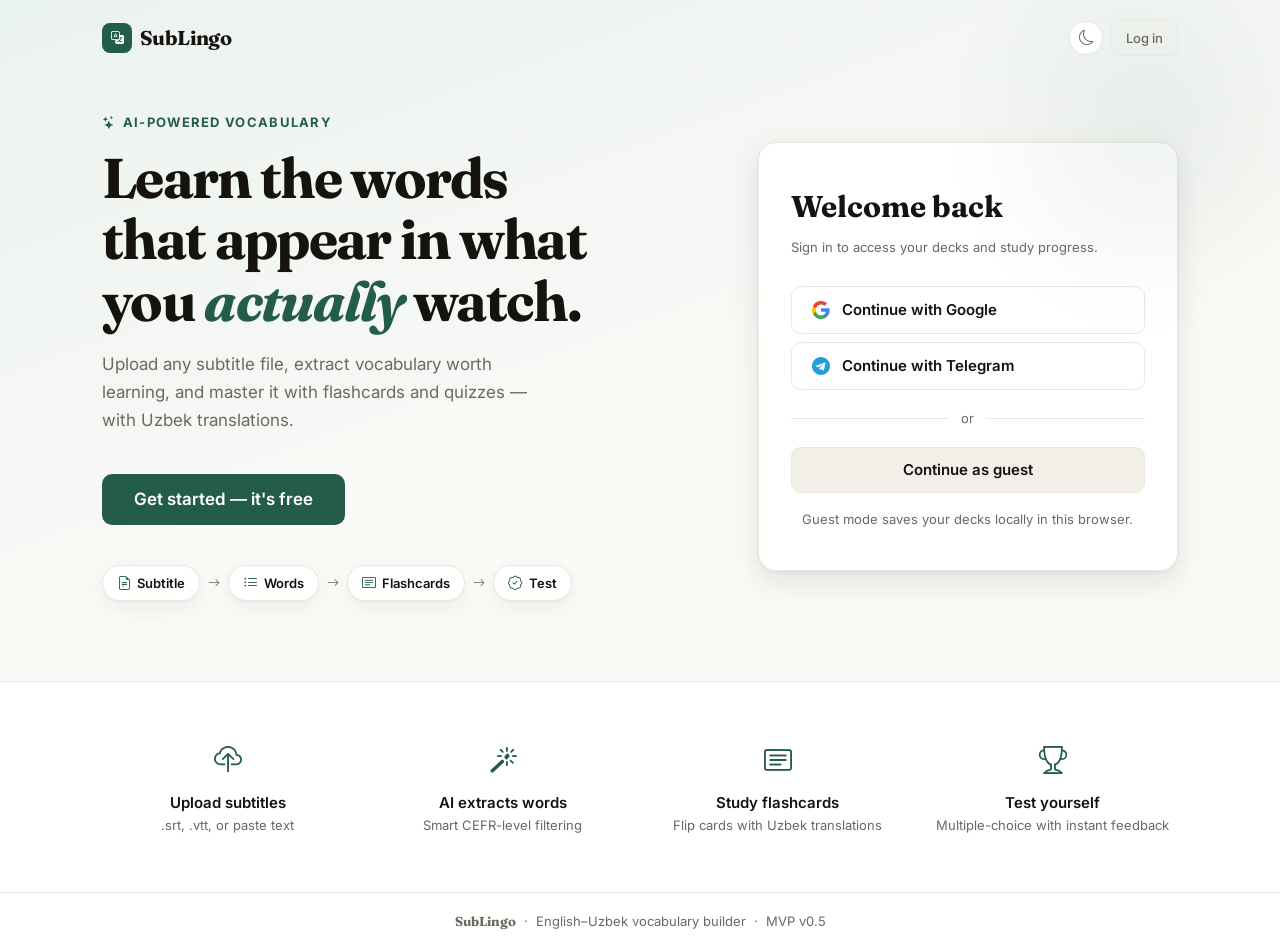
==== commit 38a77f2c: "docs: sync AGENTS.md and CLAUDE.md to v0.5 - Bump version headers in both files to v0.5 / commit 18a" ====
--- a/index.html
+++ b/index.html
@@ -137,7 +137,7 @@
 <footer>
   <div style="max-width:1100px;margin:0 auto;padding:0 1.25rem;">
     <strong style="font-family:'Fraunces',Georgia,serif;">SubLingo</strong>
-    &nbsp;·&nbsp; English–Uzbek vocabulary builder &nbsp;·&nbsp; MVP v0.3
+    &nbsp;·&nbsp; English–Uzbek vocabulary builder &nbsp;·&nbsp; MVP v0.5
   </div>
 </footer>
 
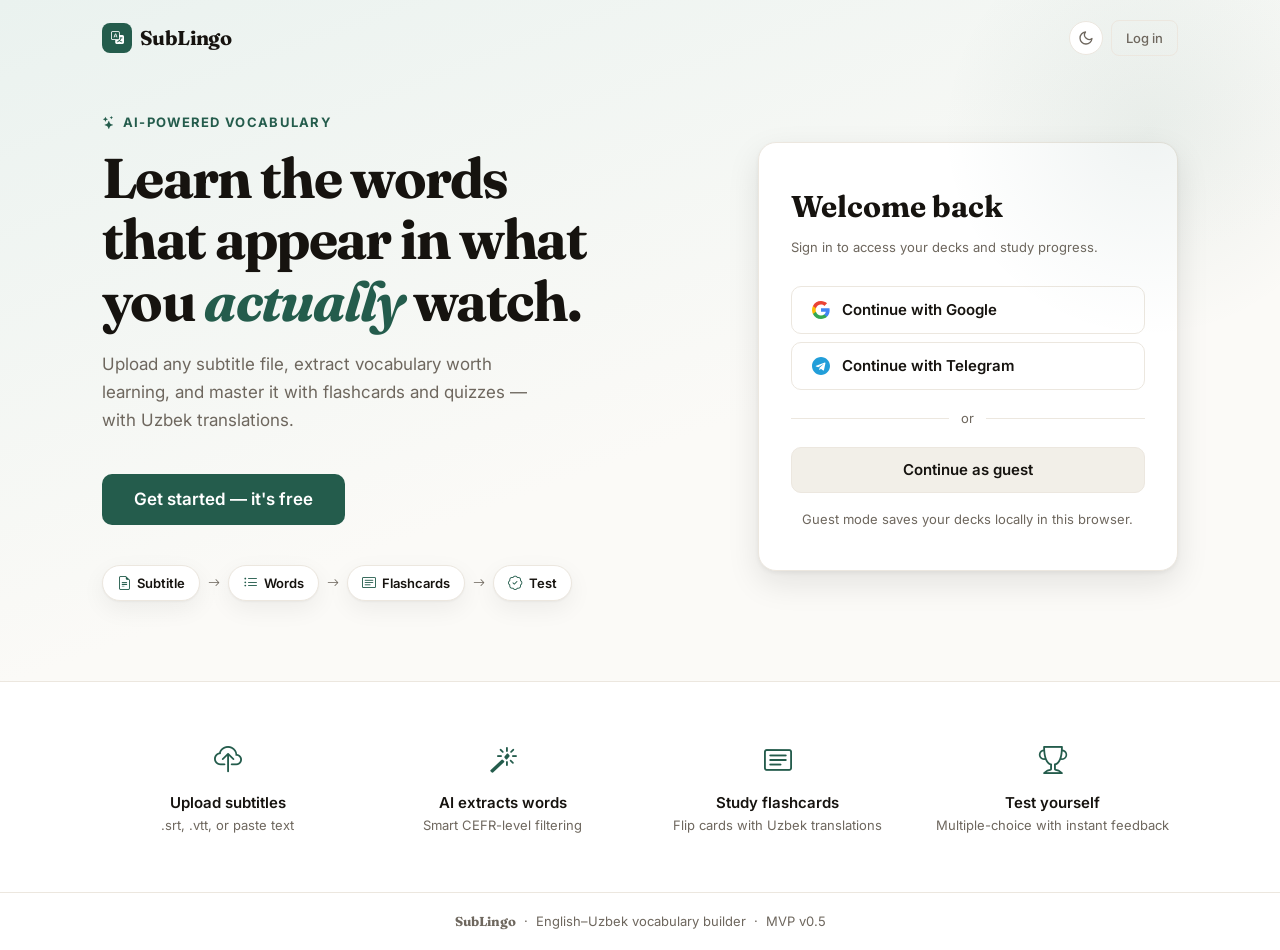
==== commit fad5f18b: "v0.6: QA pass — crash fixes, dark mode icons, Telegram Mini App, navbar, mobile polish Bug fixes: - " ====
--- a/index.html
+++ b/index.html
@@ -7,6 +7,7 @@
   <link rel="stylesheet" href="https://cdn.jsdelivr.net/npm/bootstrap@5.3.3/dist/css/bootstrap.min.css" />
   <link rel="stylesheet" href="https://cdn.jsdelivr.net/npm/bootstrap-icons@1.11.3/font/bootstrap-icons.css" />
   <link rel="stylesheet" href="css/style.css" />
+  <script src="https://telegram.org/js/telegram-web-app.js"></script>
   <script>
     (function(){var t=localStorage.getItem('sublingo_theme');document.documentElement.setAttribute('data-theme',t||(window.matchMedia('(prefers-color-scheme: dark)').matches?'dark':'light'));})();
   </script>
@@ -149,12 +150,13 @@
 <script>
   if (isLoggedIn()) { window.location.replace('library.html'); }
 
-  document.getElementById('themeToggle').addEventListener('click', toggleTheme);
-
   // TODO: swap body of loginWithProvider() for real OAuth when backend is ready.
   // Google: exchange id_token from google.accounts.id flow → POST /api/auth/google
-  // Telegram: use Telegram Login Widget callback → POST /api/auth/telegram
-  // Both should return { email, token }; store token and call loginUser(email).
+  // Telegram: if running inside Telegram Mini App (window.Telegram?.WebApp exists),
+  //   skip this button entirely and call loginUser() from Telegram.WebApp.initDataUnsafe.user
+  //   then POST /api/auth/telegram { initData: Telegram.WebApp.initData } → { email, token }.
+  //   Otherwise use the Telegram Login Widget callback → POST /api/auth/telegram.
+  //   Both return { email, token }; store token and call loginUser(email).
   function loginWithProvider(provider) {
     const placeholders = { google: 'google_user', telegram: 'telegram_user' };
     loginUser(placeholders[provider] || '');
--- a/css/style.css
+++ b/css/style.css
@@ -1,4 +1,5 @@
 /* style.css — SubLingo design system */
+/* Safe-area insets for Telegram Mini App (also covers iOS notch/home indicator) */
 
 /* ─── Google Fonts ───────────────────────────────────────────────────────────
    Loaded here as @import so this single file is the only include needed.
@@ -100,6 +101,8 @@
 a:hover { color: var(--sl-primary-600); }
 
 /* ─── Navbar ─────────────────────────────────────────────────────────────────*/
+/* Bootstrap collapse + flex: on mobile the expanded menu stacks vertically */
+.sl-navbar .navbar-collapse.show { padding: .5rem 0 .75rem; border-top: 1px solid var(--sl-line); margin-top: .5rem; }
 .sl-navbar {
   background: rgba(251,250,247,.92);
   backdrop-filter: blur(12px);
@@ -1237,6 +1240,29 @@
 @keyframes spin { to { transform: rotate(360deg); } }
 
 /* ─── Test feedback ──────────────────────────────────────────────────────────*/
-.feedback-correct { background: #dcfce7; color: var(--sl-success); font-size: var(--sl-text-xs); font-weight: 500; border-radius: var(--sl-radius-sm); }
-.feedback-wrong   { background: var(--sl-danger-bg); color: var(--sl-danger); font-size: var(--sl-text-xs); font-weight: 500; border-radius: var(--sl-radius-sm); }
-[data-theme="dark"] .feedback-correct { background: #132514; }
+.feedback-correct { background: var(--sl-primary-bg); color: var(--sl-success); font-size: var(--sl-text-xs); font-weight: 500; border-radius: var(--sl-radius-sm); }
+.feedback-wrong   { background: var(--sl-danger-bg);  color: var(--sl-danger);  font-size: var(--sl-text-xs); font-weight: 500; border-radius: var(--sl-radius-sm); }
+
+/* ─── Result circle score variants ──────────────────────────────────────────*/
+.result-circle--good { background: var(--sl-primary-bg); border-color: var(--sl-success) !important; color: var(--sl-success) !important; }
+.result-circle--ok   { background: var(--sl-accent-bg);  border-color: var(--sl-accent) !important;  color: var(--sl-accent)   !important; }
+.result-circle--bad  { background: var(--sl-danger-bg);  border-color: var(--sl-danger) !important;  color: var(--sl-danger)   !important; }
+
+/* ─── Safe-area / Telegram Mini App ─────────────────────────────────────────*/
+body {
+  padding-top:    env(safe-area-inset-top,    0px);
+  padding-bottom: env(safe-area-inset-bottom, 0px);
+  padding-left:   env(safe-area-inset-left,   0px);
+  padding-right:  env(safe-area-inset-right,  0px);
+}
+
+/* ─── Mobile touch improvements ──────────────────────────────────────────────*/
+@media (max-width: 767px) {
+  /* Ensure study tabs scroll horizontally if they overflow on very small screens */
+  .study-tabs { overflow-x: auto; -webkit-overflow-scrolling: touch; flex-wrap: nowrap; }
+  /* More breathing room for tap targets on mobile */
+  .sl-nav-link { padding: .5rem .875rem !important; }
+  .hub-tile { min-height: 120px; padding: 1.25rem 1rem; }
+  .rating-btn { min-height: 48px; padding: .75rem 1rem; }
+  .answer-btn { min-height: 54px; }
+}
